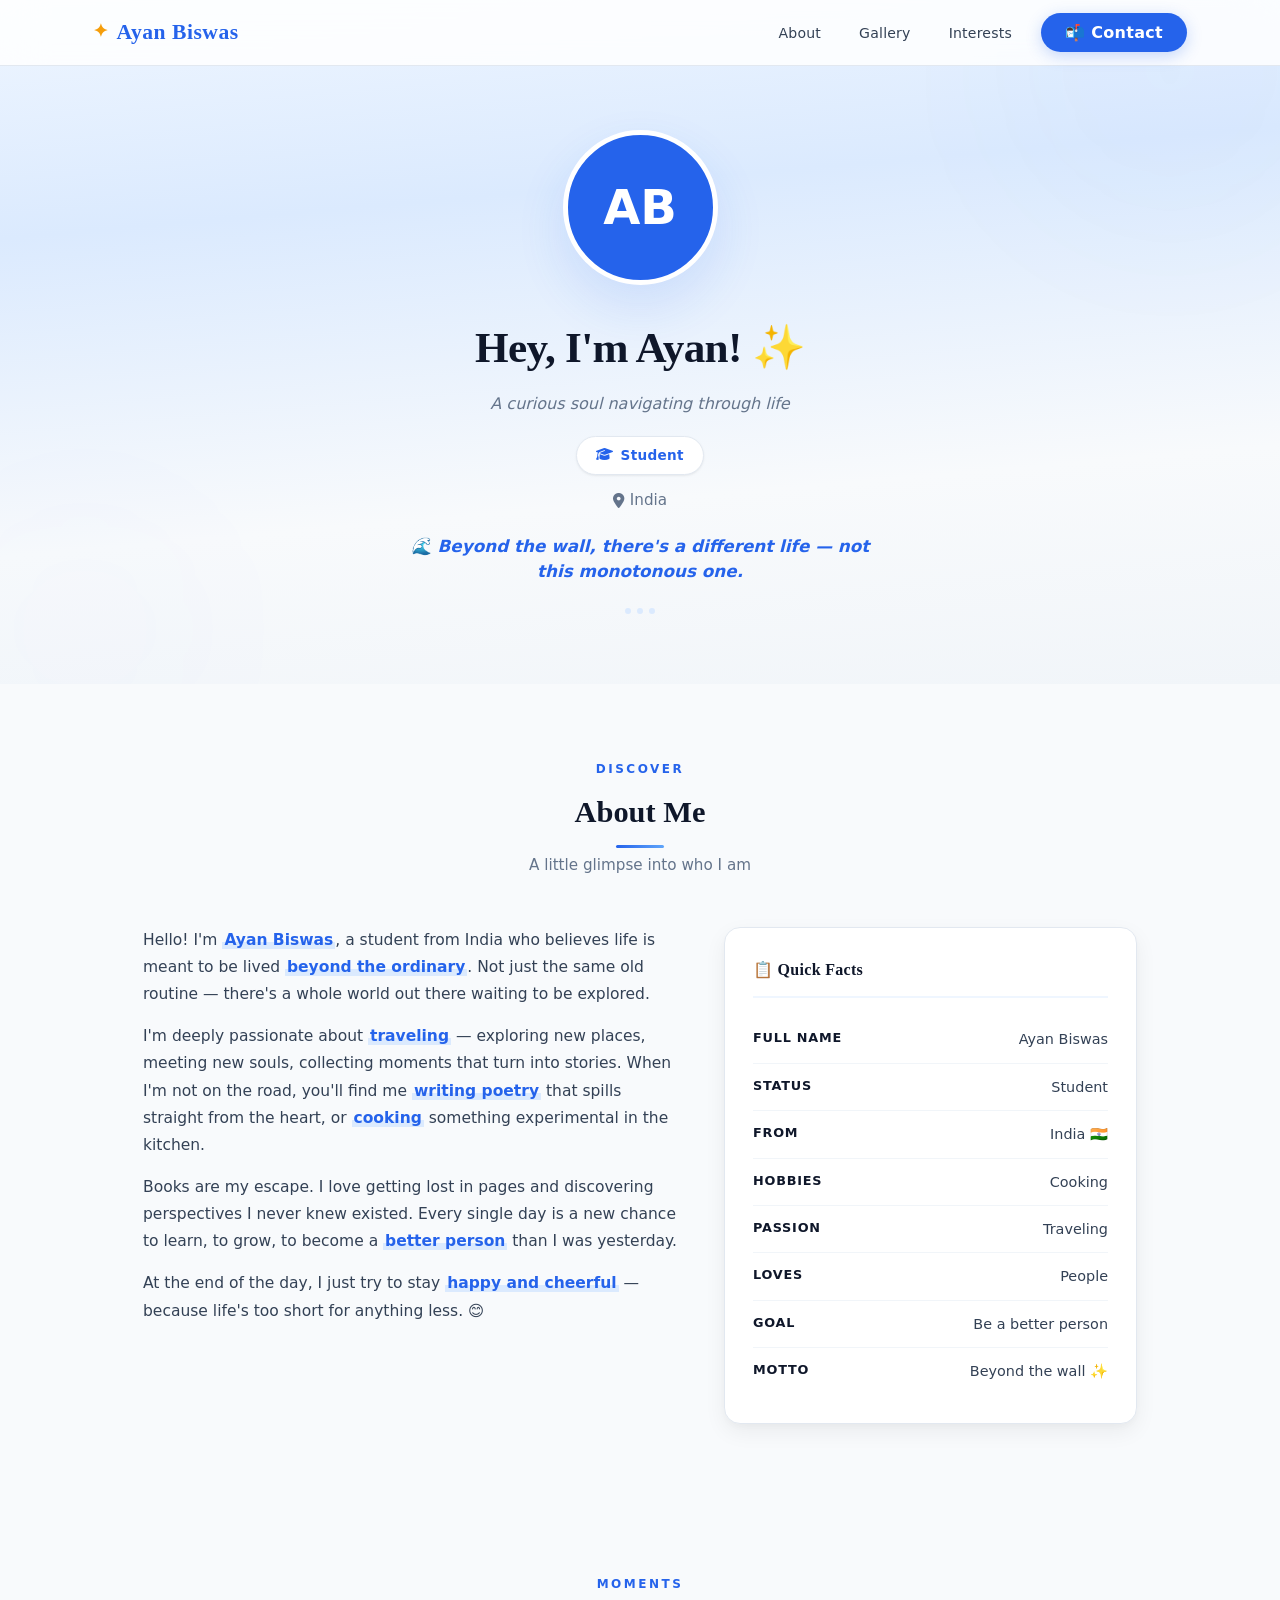
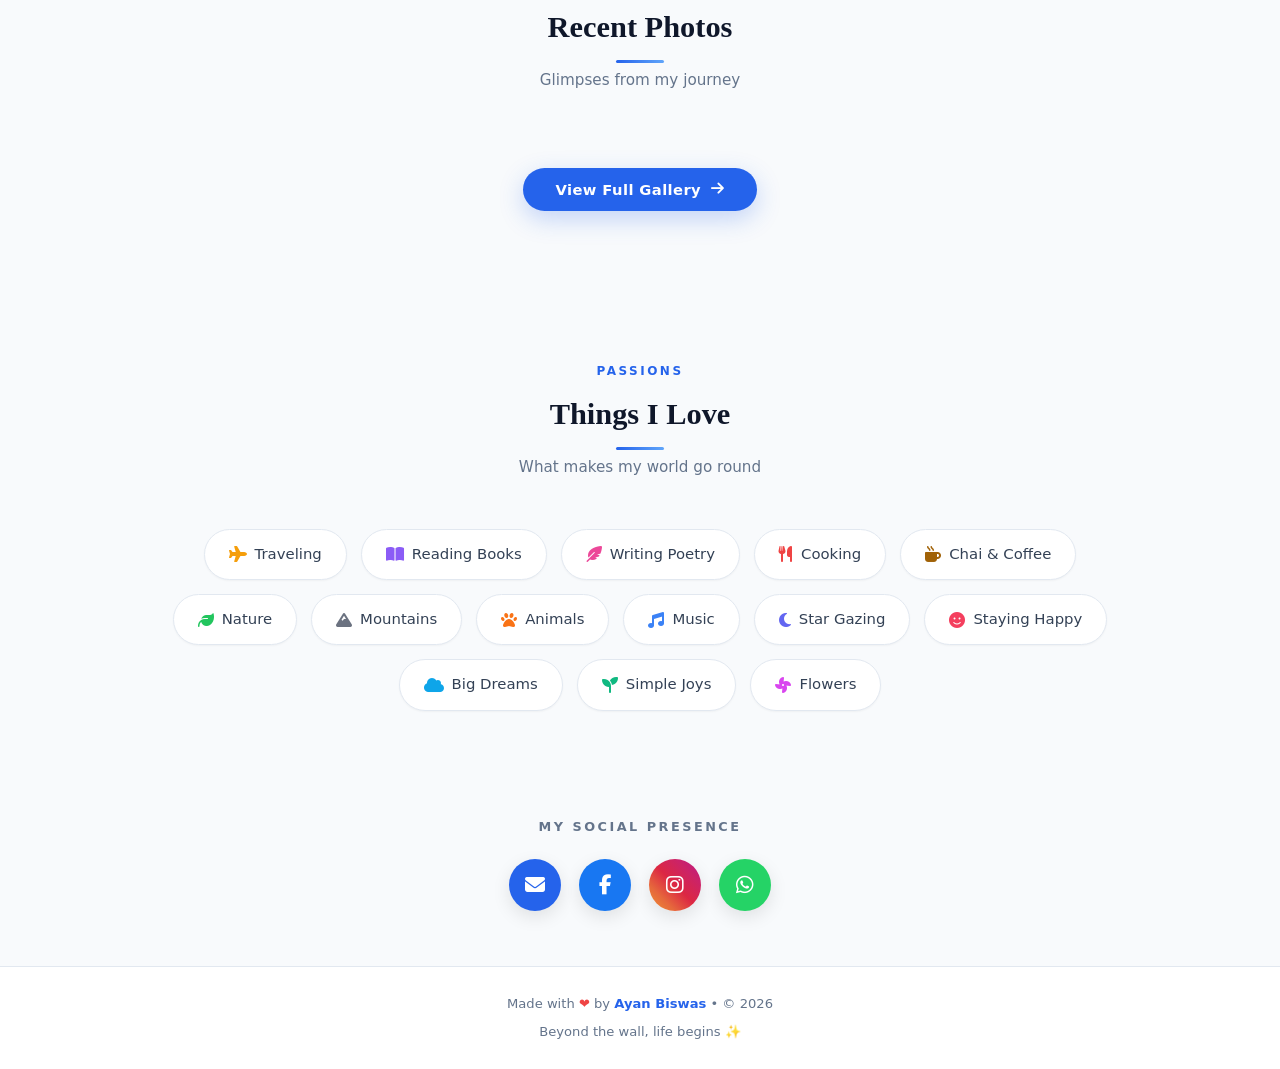
==== index.html @ 48fabdc9 "Add files via upload" ====
<!DOCTYPE html>
<html lang="en">
<head>
    <meta charset="UTF-8">
    <meta name="viewport" content="width=device-width, initial-scale=1.0">
    <title>Ayan Biswas — Beyond the Wall</title>

    <link rel="stylesheet" href="https://cdnjs.cloudflare.com/ajax/libs/font-awesome/6.5.0/css/all.min.css">

    <style>
        /* ============ CSS VARIABLES ============ */
        :root {
            --bg: #f8fafc;
            --surface: #ffffff;
            --primary: #2563eb;
            --primary-hover: #1d4ed8;
            --primary-light: #eff6ff;
            --primary-soft: #dbeafe;
            --text: #0f172a;
            --text-secondary: #334155;
            --text-muted: #64748b;
            --border: #e2e8f0;
            --border-light: #f1f5f9;
            --shadow-xs: 0 1px 2px rgba(0,0,0,0.04);
            --shadow-sm: 0 1px 3px rgba(0,0,0,0.05), 0 1px 2px rgba(0,0,0,0.03);
            --shadow: 0 4px 14px rgba(0,0,0,0.05), 0 2px 6px rgba(0,0,0,0.03);
            --shadow-md: 0 8px 22px rgba(0,0,0,0.06), 0 3px 10px rgba(0,0,0,0.03);
            --shadow-lg: 0 14px 35px rgba(37, 99, 235, 0.09), 0 5px 14px rgba(0,0,0,0.04);
            --shadow-xl: 0 22px 50px rgba(37, 99, 235, 0.12);
            --radius-xs: 6px;
            --radius-sm: 10px;
            --radius: 16px;
            --radius-lg: 22px;
            --radius-xl: 28px;
            --radius-full: 9999px;
            --transition: 0.28s cubic-bezier(0.4, 0, 0.2, 1);
            --font-serif: 'Georgia', 'Times New Roman', serif;
            --font-sans: 'Inter', 'Segoe UI', system-ui, -apple-system, sans-serif;
        }

        /* ============ RESET ============ */
        *,*::before,*::after{margin:0;padding:0;box-sizing:border-box}
        html{scroll-behavior:smooth;scroll-padding-top:90px}
        body{font-family:var(--font-sans);background:var(--bg);color:var(--text);line-height:1.7;-webkit-font-smoothing:antialiased}
        a{text-decoration:none;color:inherit;transition:var(--transition)}
        img{max-width:100%;display:block}
        ul{list-style:none}
        button{cursor:pointer;border:none;font-family:inherit;background:none}

        /* ============ NAVIGATION ============ */
        .navbar{
            position:fixed;top:0;left:0;right:0;z-index:1000;
            background:rgba(255,255,255,0.84);
            backdrop-filter:blur(22px);
            -webkit-backdrop-filter:blur(22px);
            border-bottom:1px solid var(--border);
            transition:all 0.3s ease;
        }
        .navbar.scrolled{box-shadow:0 4px 24px rgba(0,0,0,0.06)}
        .nav-inner{
            max-width:1150px;margin:0 auto;
            display:flex;justify-content:space-between;align-items:center;
            padding:14px 28px;gap:18px;flex-wrap:wrap;
        }
        .nav-logo{
            font-family:var(--font-serif);font-size:1.35rem;font-weight:700;
            color:var(--primary);letter-spacing:0.5px;
            display:flex;align-items:center;gap:8px;white-space:nowrap;
        }
        .nav-logo .logo-star{
            font-size:1.1rem;color:#f59e0b;
            animation:logoPulse 2s ease-in-out infinite;
            display:inline-block;
        }
        @keyframes logoPulse{
            0%,100%{transform:scale(1);opacity:1}
            50%{transform:scale(1.25);opacity:0.8}
        }
        .nav-menu{display:flex;align-items:center;gap:4px;flex-wrap:wrap}
        .nav-link{
            padding:9px 17px;font-size:0.88rem;font-weight:500;
            color:var(--text-secondary);border-radius:var(--radius-xs);
            transition:var(--transition);letter-spacing:0.2px;white-space:nowrap;
        }
        .nav-link:hover{background:var(--primary-light);color:var(--primary)}
        .nav-contact-btn{
            margin-left:8px;background:var(--primary);color:#fff!important;
            border-radius:var(--radius-full);padding:10px 24px!important;
            font-weight:600;letter-spacing:0.3px;
            box-shadow:0 4px 15px rgba(37,99,235,0.25);
        }
        .nav-contact-btn:hover{
            background:var(--primary-hover)!important;
            box-shadow:0 6px 22px rgba(37,99,235,0.35);
            transform:translateY(-1px);
        }

        /* ============ PAGE SYSTEM ============ */
        .page{display:none;animation:fadeSlideIn 0.45s ease forwards}
        .page.active{display:block}
        @keyframes fadeSlideIn{
            from{opacity:0;transform:translateY(14px)}
            to{opacity:1;transform:translateY(0)}
        }

        /* ============ HERO ============ */
        .hero{
            padding:130px 24px 70px;text-align:center;
            background:linear-gradient(175deg,#eff6ff 0%,#dbeafe 30%,#f8fafc 70%,#f1f5f9 100%);
            position:relative;overflow:hidden;
        }
        .hero-bg-orb{
            position:absolute;border-radius:50%;filter:blur(90px);
            opacity:0.45;pointer-events:none;
        }
        .hero-bg-orb.orb-1{width:360px;height:360px;background:rgba(37,99,235,0.06);top:-110px;right:-70px}
        .hero-bg-orb.orb-2{width:290px;height:290px;background:rgba(59,130,246,0.04);bottom:-90px;left:-60px}
        .hero-content{position:relative;z-index:1;max-width:620px;margin:0 auto}
        .hero-avatar-wrapper{position:relative;display:inline-block;margin-bottom:26px}
        .hero-avatar{
            width:155px;height:155px;border-radius:50%;object-fit:cover;
            border:5px solid #fff;box-shadow:var(--shadow-xl);
            background:#bfdbfe;transition:transform 0.4s ease;
        }
        .hero-avatar:hover{transform:scale(1.04)}
        .hero h1{font-family:var(--font-serif);font-size:2.7rem;color:var(--text);font-weight:700;letter-spacing:-0.7px;margin-bottom:4px}
        .hero .tagline{color:var(--text-muted);font-size:1rem;margin-top:6px;font-style:italic}
        .hero-badges{display:flex;flex-wrap:wrap;justify-content:center;gap:10px;margin-top:18px}
        .hero-badge{
            background:#fff;color:var(--primary);padding:7px 19px;
            border-radius:var(--radius-full);font-size:0.85rem;font-weight:600;
            letter-spacing:0.3px;box-shadow:var(--shadow-sm);
            border:1px solid var(--border);display:flex;align-items:center;gap:7px;
        }
        .hero .location{color:var(--text-muted);font-size:0.95rem;margin-top:13px;display:flex;align-items:center;justify-content:center;gap:6px}
        .hero .motto{color:var(--primary);font-size:1.05rem;margin-top:20px;font-weight:600;font-style:italic;max-width:500px;margin-left:auto;margin-right:auto;line-height:1.5}
        .divider-dots{display:flex;justify-content:center;gap:6px;margin-top:24px}
        .divider-dots span{width:6px;height:6px;background:var(--primary-soft);border-radius:50%}

        /* ============ SECTION ============ */
        .section{max-width:1050px;margin:0 auto;padding:75px 28px}
        .section-header{text-align:center;margin-bottom:48px}
        .section-label{font-size:0.75rem;text-transform:uppercase;letter-spacing:2.5px;color:var(--primary);font-weight:700;margin-bottom:8px}
        .section-header h2{font-family:var(--font-serif);font-size:1.9rem;color:var(--text);position:relative;display:inline-block}
        .section-header h2::after{content:'';position:absolute;bottom:-9px;left:50%;transform:translateX(-50%);width:48px;height:3px;background:linear-gradient(90deg,var(--primary),#60a5fa);border-radius:3px}
        .section-header p{color:var(--text-muted);margin-top:14px;font-size:0.95rem}

        /* ============ ABOUT ============ */
        .about-grid{display:grid;grid-template-columns:1.3fr 1fr;gap:44px;align-items:start}
        .about-text p{color:var(--text-secondary);margin-bottom:15px;font-size:0.97rem;line-height:1.75}
        .about-text .hl{color:var(--primary);font-weight:600;background:linear-gradient(to bottom,transparent 60%,var(--primary-soft) 60%);padding:0 2px}
        .info-card{
            background:var(--surface);border-radius:var(--radius);
            padding:28px;box-shadow:var(--shadow-md);
            border:1px solid var(--border);position:sticky;top:100px;
        }
        .info-card .info-title{font-family:var(--font-serif);font-size:1rem;font-weight:700;color:var(--text);margin-bottom:18px;padding-bottom:13px;border-bottom:2px solid var(--primary-light);letter-spacing:0.3px}
        .info-row{display:flex;justify-content:space-between;padding:11px 0;border-bottom:1px solid var(--border-light);font-size:0.9rem;gap:12px}
        .info-row:last-child{border-bottom:none}
        .info-key{font-weight:600;color:var(--text);font-size:0.8rem;text-transform:uppercase;letter-spacing:0.8px;white-space:nowrap}
        .info-val{color:var(--text-secondary);text-align:right;font-weight:500}

        /* ============ RECENT GALLERY PREVIEW (HOME) ============ */
        .recent-grid{
            display:flex;
            flex-wrap:wrap;
            justify-content:center;
            gap:14px;
            max-width:700px;
            margin:0 auto;
        }
        .recent-card{
            border-radius:var(--radius-sm);overflow:hidden;
            box-shadow:var(--shadow);cursor:pointer;
            transition:var(--transition);aspect-ratio:1;
            background:#e2e8f0;position:relative;
            width:155px;
            display:none;
        }
        .recent-card.visible{display:block}
        .recent-card::after{content:'';position:absolute;inset:0;background:rgba(37,99,235,0.08);opacity:0;transition:opacity 0.3s}
        .recent-card:hover{transform:translateY(-5px);box-shadow:var(--shadow-lg)}
        .recent-card:hover::after{opacity:1}
        .recent-card img{width:100%;height:100%;object-fit:cover;transition:transform 0.5s}
        .recent-card:hover img{transform:scale(1.06)}
        .view-more-wrapper{text-align:center;margin-top:26px}
        .btn-view-more{
            display:inline-flex;align-items:center;gap:10px;
            background:var(--primary);color:#fff;
            padding:13px 32px;border-radius:var(--radius-full);
            font-size:0.92rem;font-weight:700;letter-spacing:0.4px;
            transition:var(--transition);
            box-shadow:0 8px 25px rgba(37,99,235,0.25);
        }
        .btn-view-more:hover{background:var(--primary-hover);transform:translateY(-3px);box-shadow:0 14px 34px rgba(37,99,235,0.35)}

        /* ============ FULL GALLERY PAGE ============ */
        .tab-bar{display:flex;justify-content:center;gap:10px;flex-wrap:wrap;margin-bottom:32px}
        .tab-btn{
            padding:11px 26px;background:var(--surface);color:var(--text-secondary);
            border-radius:var(--radius-full);font-size:0.9rem;font-weight:600;
            border:2px solid var(--border);transition:var(--transition);
            display:flex;align-items:center;gap:8px;
        }
        .tab-btn:hover{border-color:var(--primary);color:var(--primary);background:var(--primary-light)}
        .tab-btn.active{background:var(--primary);color:#fff;border-color:var(--primary);box-shadow:0 6px 20px rgba(37,99,235,0.25)}
        .gallery-grid{display:grid;grid-template-columns:repeat(auto-fill,minmax(220px,1fr));gap:18px}
        .gallery-card{
            border-radius:var(--radius);overflow:hidden;
            box-shadow:var(--shadow);cursor:pointer;
            transition:var(--transition);aspect-ratio:1;
            background:#fff;position:relative;
            border:1px solid var(--border);
        }
        .gallery-card::after{content:'';position:absolute;inset:0;background:rgba(37,99,235,0.08);opacity:0;transition:opacity 0.3s;border-radius:var(--radius)}
        .gallery-card:hover{transform:translateY(-6px);box-shadow:var(--shadow-xl)}
        .gallery-card:hover::after{opacity:1}
        .gallery-card img{width:100%;height:100%;object-fit:cover;transition:transform 0.5s}
        .gallery-card:hover img{transform:scale(1.06)}
        /* Empty Placeholder Card */
        .gallery-card.placeholder{
            cursor:default;display:flex;align-items:center;justify-content:center;
            background:linear-gradient(135deg,#f8fafc,#f1f5f9);
            border:2px dashed var(--border);
        }
        .gallery-card.placeholder:hover{transform:none;box-shadow:var(--shadow)}
        .gallery-card.placeholder::after{display:none}
        .placeholder-content{text-align:center;color:var(--text-muted);padding:20px}
        .placeholder-content i{font-size:2rem;color:#cbd5e1;margin-bottom:8px;display:block}
        .placeholder-content span{font-size:0.8rem;font-weight:500;letter-spacing:0.5px;text-transform:uppercase}
        .gallery-panel{display:none}
        .gallery-panel.active{display:grid}

        /* ============ LIGHTBOX ============ */
        .lightbox-overlay{
            position:fixed;inset:0;background:rgba(15,23,42,0.94);
            z-index:9999;display:none;align-items:center;
            justify-content:center;flex-direction:column;cursor:pointer;
        }
        .lightbox-overlay.active{display:flex}
        .lightbox-overlay img{max-width:90vw;max-height:80vh;border-radius:18px;box-shadow:0 25px 70px rgba(0,0,0,0.55)}
        .lightbox-close{position:absolute;top:30px;right:45px;font-size:2.5rem;color:#fff;cursor:pointer;transition:transform 0.2s;z-index:10001}
        .lightbox-close:hover{transform:scale(1.15) rotate(90deg)}
        .lightbox-caption{color:#cbd5e1;margin-top:15px;font-size:0.95rem;font-style:italic}

        /* ============ INTERESTS ============ */
        .tags-cloud{display:flex;flex-wrap:wrap;justify-content:center;gap:14px}
        .tag{
            background:#fff;color:var(--text-secondary);padding:12px 24px;
            border-radius:var(--radius-full);font-size:0.93rem;
            font-weight:500;transition:var(--transition);
            box-shadow:var(--shadow-xs);border:1px solid var(--border);
            display:flex;align-items:center;gap:8px;
        }
        .tag i{transition:var(--transition);font-size:1rem}
        .tag .icon-travel{color:#f59e0b}
        .tag .icon-books{color:#8b5cf6}
        .tag .icon-poetry{color:#ec4899}
        .tag .icon-cooking{color:#ef4444}
        .tag .icon-chai{color:#a16207}
        .tag .icon-nature{color:#22c55e}
        .tag .icon-mountain{color:#6b7280}
        .tag .icon-animal{color:#f97316}
        .tag .icon-music{color:#3b82f6}
        .tag .icon-star{color:#6366f1}
        .tag .icon-happy{color:#f43f5e}
        .tag .icon-dreams{color:#0ea5e9}
        .tag .icon-joys{color:#10b981}
        .tag .icon-flowers{color:#d946ef}
        .target:hover{background:var(--primary);color:#fff;border-color:var(--primary);transform:translateY(-3px);box-shadow:0 10px 28px rgba(37,99,235,0.25)}
        .tag:hover i{color:#fff!important}

        /* ============ SOCIAL STRIP ============ */
        .social-strip{text-align:center;padding:30px 24px 55px}
        .social-strip .strip-label{
            font-size:0.8rem;text-transform:uppercase;letter-spacing:2.5px;
            color:var(--text-muted);font-weight:700;margin-bottom:22px;
        }
        .social-icons{display:flex;justify-content:center;gap:18px;flex-wrap:wrap}
        .social-icon-link{
            width:52px;height:52px;border-radius:50%;
            display:flex;align-items:center;justify-content:center;
            font-size:1.25rem;color:#fff;transition:var(--transition);
            box-shadow:0 6px 18px rgba(0,0,0,0.1);
            position:relative;
        }
        .social-icon-link:hover{transform:translateY(-5px);box-shadow:0 12px 28px rgba(0,0,0,0.18)}
        .social-icon-link.email{background:#2563eb}
        .social-icon-link.facebook{background:#1877f2}
        .social-icon-link.instagram{background:linear-gradient(45deg,#f09433,#e6683c,#dc2743,#cc2366,#bc1888)}
        .social-icon-link.whatsapp{background:#25d366}
        .social-icon-link::after{
            content:attr(data-tooltip);position:absolute;bottom:115%;
            left:50%;transform:translateX(-50%) translateY(4px);
            background:var(--text);color:#fff;padding:5px 13px;
            border-radius:var(--radius-xs);font-size:0.7rem;font-weight:500;
            white-space:nowrap;opacity:0;pointer-events:none;transition:all 0.25s ease;
        }
        .social-icon-link:hover::after{opacity:1;transform:translateX(-50%) translateY(0)}

        /* ============ CONTACT PAGE ============ */
        .contact-page-wrapper{
            min-height:100vh;display:flex;align-items:center;
            justify-content:center;padding:130px 24px 70px;
            background:linear-gradient(180deg,#eff6ff 0%,#f8fafc 40%);
        }
        .contact-card-pro{
            background:var(--surface);max-width:540px;width:100%;
            padding:50px 38px;border-radius:var(--radius-xl);
            box-shadow:var(--shadow-xl);text-align:center;
            border:1px solid var(--border);position:relative;
        }
        .contact-card-pro::before{
            content:'';position:absolute;top:0;left:50%;
            transform:translateX(-50%);width:65px;height:4px;
            background:linear-gradient(90deg,var(--primary),#60a5fa);
            border-radius:0 0 4px 4px;
        }
        .contact-icon-ring{
            width:88px;height:88px;border-radius:50%;
            background:linear-gradient(135deg,var(--primary-light),var(--primary-soft));
            display:flex;align-items:center;justify-content:center;
            font-size:2rem;margin:0 auto 22px;
            box-shadow:0 8px 28px rgba(37,99,235,0.12);
        }
        .contact-card-pro h2{font-family:var(--font-serif);font-size:1.8rem;color:var(--text);margin-bottom:4px}
        .contact-card-pro .subtitle-text{color:var(--text-muted);margin-bottom:32px;font-size:0.93rem}
        .email-showcase{
            background:#f0f7ff;border:2px dashed var(--primary-soft);
            border-radius:var(--radius);padding:26px 22px;margin-bottom:26px;
        }
        .email-showcase .email-label{font-size:0.7rem;text-transform:uppercase;letter-spacing:2.5px;color:var(--primary);font-weight:700;margin-bottom:8px}
        .email-showcase .email-value{font-size:1.15rem;font-weight:700;color:var(--text);word-break:break-all;margin-bottom:16px}
        .btn-send-email{
            display:inline-block;background:var(--primary);color:#fff;
            padding:13px 34px;border-radius:var(--radius-full);
            font-weight:600;font-size:0.9rem;transition:var(--transition);letter-spacing:0.3px;
        }
        .btn-send-email:hover{background:var(--primary-hover);box-shadow:0 10px 26px rgba(37,99,235,0.3)}
        .social-pills-row{display:flex;flex-wrap:wrap;gap:12px;justify-content:center;margin-top:8px}
        .social-pill{
            display:inline-flex;align-items:center;gap:8px;
            padding:12px 24px;border-radius:var(--radius-full);
            font-weight:600;font-size:0.86rem;color:#fff;
            transition:var(--transition);box-shadow:0 4px 12px rgba(0,0,0,0.08);
        }
        .social-pill:hover{transform:translateY(-3px);box-shadow:0 10px 24px rgba(0,0,0,0.15)}
        .social-pill.facebook{background:#1877f2}
        .social-pill.instagram{background:linear-gradient(45deg,#f09433,#e6683c,#dc2743,#cc2366,#bc1888)}
        .social-pill.whatsapp{background:#25d366}
        .back-link-pro{display:inline-block;margin-top:32px;color:var(--primary);font-weight:600;font-size:0.9rem;transition:var(--transition)}
        .back-link-pro:hover{color:var(--primary-hover)}

        /* ============ FOOTER ============ */
        .footer{text-align:center;padding:26px 24px;color:var(--text-muted);font-size:0.82rem;border-top:1px solid var(--border);background:var(--surface)}
        .footer .heart{color:#ef4444;animation:pulse 1.5s infinite;display:inline-block}
        .footer .brand{color:var(--primary);font-weight:600}
        @keyframes pulse{0%,100%{transform:scale(1)}50%{transform:scale(1.15)}}

        /* ============ RESPONSIVE ============ */
        @media(max-width:900px){
            .about-grid{grid-template-columns:1fr;gap:30px}
            .info-card{position:static}
            .recent-card{width:140px}
        }
        @media(max-width:640px){
            .nav-inner{flex-direction:column;gap:8px;padding:10px 16px}
            .nav-menu{gap:2px;justify-content:center}
            .nav-link{font-size:0.78rem;padding:6px 10px}
            .nav-contact-btn{padding:8px 18px!important;font-size:0.8rem;margin-left:4px}
            .hero{padding:115px 18px 50px}
            .hero h1{font-size:2rem}
            .hero-avatar{width:125px;height:125px}
            .hero-badges{gap:6px}
            .hero-badge{font-size:0.76rem;padding:5px 13px}
            .section{padding:50px 16px}
            .section-header h2{font-size:1.5rem}
            .recent-card{width:130px}
            .recent-grid{gap:10px}
            .gallery-grid{grid-template-columns:repeat(auto-fill,minmax(140px,1fr));gap:10px}
            .tab-btn{padding:8px 16px;font-size:0.8rem}
            .tags-cloud{gap:8px}
            .tag{font-size:0.82rem;padding:9px 16px}
            .contact-card-pro{padding:35px 20px}
            .contact-card-pro h2{font-size:1.5rem}
            .social-icon-link{width:46px;height:46px;font-size:1.1rem}
            .social-icons{gap:12px}
            .social-pill{padding:10px 18px;font-size:0.8rem}
        }
        @media(max-width:380px){
            .recent-card{width:120px}
            .gallery-grid{grid-template-columns:1fr 1fr;gap:8px}
            .social-pills-row{flex-direction:column;align-items:center}
        }
    </style>
</head>
<body>

    <nav class="navbar" id="navbar">
        <div class="nav-inner">
            <a href="#" class="nav-logo" onclick="navigateTo('home')">
                <span class="logo-star">✦</span> Ayan Biswas
            </a>
            <ul class="nav-menu">
                <li><a href="#" class="nav-link" onclick="navigateTo('home');setTimeout(()=>scrollToSection('about-section'),150)">About</a></li>
                <li><a href="#" class="nav-link" onclick="navigateTo('home');setTimeout(()=>scrollToSection('recent-gallery'),150)">Gallery</a></li>
                <li><a href="#" class="nav-link" onclick="navigateTo('home');setTimeout(()=>scrollToSection('interests-section'),150)">Interests</a></li>
                <li><a href="#" class="nav-contact-btn" onclick="navigateTo('contact')">📬 Contact</a></li>
            </ul>
        </div>
    </nav>

    <div class="page active" id="page-home">

        <header class="hero">
            <div class="hero-bg-orb orb-1"></div>
            <div class="hero-bg-orb orb-2"></div>
            <div class="hero-content">
                <div class="hero-avatar-wrapper">
                    <img src=""
                         alt="Ayan Biswas" class="hero-avatar" id="profile-img"
                         onerror="this.style.display='none';document.getElementById('profile-fallback').style.display='flex'">
                    <div id="profile-fallback" style="display:none;width:155px;height:155px;border-radius:50%;background:var(--primary);color:#fff;font-size:3rem;align-items:center;justify-content:center;font-weight:700;border:5px solid #fff;box-shadow:var(--shadow-xl)">AB</div>
                </div>
                <h1>Hey, I'm Ayan! ✨</h1>
                <p class="tagline">A curious soul navigating through life</p>
                <div class="hero-badges">
                    <span class="hero-badge"><i class="fas fa-graduation-cap"></i> Student</span>
                </div>
                <p class="location"><i class="fas fa-map-marker-alt"></i> India</p>
                <p class="motto">🌊 Beyond the wall, there's a different life — not this monotonous one.</p>
                <div class="divider-dots"><span></span><span></span><span></span></div>
            </div>
        </header>

        <section class="section" id="about-section">
            <div class="section-header">
                <div class="section-label">Discover</div>
                <h2>About Me</h2>
                <p>A little glimpse into who I am</p>
            </div>
            <div class="about-grid">
                <div class="about-text">
                    <p>Hello! I'm <span class="hl">Ayan Biswas</span>, a student from India who believes life is meant to be lived <span class="hl">beyond the ordinary</span>. Not just the same old routine — there's a whole world out there waiting to be explored.</p>
                    <p>I'm deeply passionate about <span class="hl">traveling</span> — exploring new places, meeting new souls, collecting moments that turn into stories. When I'm not on the road, you'll find me <span class="hl">writing poetry</span> that spills straight from the heart, or <span class="hl">cooking</span> something experimental in the kitchen.</p>
                    <p>Books are my escape. I love getting lost in pages and discovering perspectives I never knew existed. Every single day is a new chance to learn, to grow, to become a <span class="hl">better person</span> than I was yesterday.</p>
                    <p>At the end of the day, I just try to stay <span class="hl">happy and cheerful</span> — because life's too short for anything less. 😊</p>
                </div>
                <div class="info-card">
                    <div class="info-title">📋 Quick Facts</div>
                    <div class="info-row"><span class="info-key">Full Name</span><span class="info-val">Ayan Biswas</span></div>
                    <div class="info-row"><span class="info-key">Status</span><span class="info-val">Student</span></div>
                    <div class="info-row"><span class="info-key">From</span><span class="info-val">India 🇮🇳</span></div>
                    <div class="info-row"><span class="info-key">Hobbies</span><span class="info-val">Cooking</span></div>
                    <div class="info-row"><span class="info-key">Passion</span><span class="info-val">Traveling</span></div>
                    <div class="info-row"><span class="info-key">Loves</span><span class="info-val">People</span></div>
                    <div class="info-row"><span class="info-key">Goal</span><span class="info-val">Be a better person</span></div>
                    <div class="info-row"><span class="info-key">Motto</span><span class="info-val">Beyond the wall ✨</span></div>
                </div>
            </div>
        </section>

        <section class="section" id="recent-gallery">
            <div class="section-header">
                <div class="section-label">Moments</div>
                <h2>Recent Photos</h2>
                <p>Glimpses from my journey</p>
            </div>
            <div class="recent-grid" id="recentGrid"></div>
            <div class="view-more-wrapper">
                <button class="btn-view-more" onclick="navigateTo('gallery')">
                    View Full Gallery <i class="fas fa-arrow-right"></i>
                </button>
            </div>
        </section>

        <section class="section" id="interests-section">
            <div class="section-header">
                <div class="section-label">Passions</div>
                <h2>Things I Love</h2>
                <p>What makes my world go round</p>
            </div>
            <div class="tags-cloud">
                <span class="tag"><i class="fas fa-plane icon-travel"></i> Traveling</span>
                <span class="tag"><i class="fas fa-book-open icon-books"></i> Reading Books</span>
                <span class="tag"><i class="fas fa-feather-alt icon-poetry"></i> Writing Poetry</span>
                <span class="tag"><i class="fas fa-utensils icon-cooking"></i> Cooking</span>
                <span class="tag"><i class="fas fa-mug-hot icon-chai"></i> Chai & Coffee</span>
                <span class="tag"><i class="fas fa-leaf icon-nature"></i> Nature</span>
                <span class="tag"><i class="fas fa-mountain icon-mountain"></i> Mountains</span>
                <span class="tag"><i class="fas fa-paw icon-animal"></i> Animals</span>
                <span class="tag"><i class="fas fa-music icon-music"></i> Music</span>
                <span class="tag"><i class="fas fa-moon icon-star"></i> Star Gazing</span>
                <span class="tag"><i class="fas fa-smile icon-happy"></i> Staying Happy</span>
                <span class="tag"><i class="fas fa-cloud icon-dreams"></i> Big Dreams</span>
                <span class="tag"><i class="fas fa-seedling icon-joys"></i> Simple Joys</span>
                <span class="tag"><i class="fas fa-fan icon-flowers"></i> Flowers</span>
            </div>
        </section>

        <div class="social-strip">
            <p class="strip-label">My Social Presence</p>
            <div class="social-icons">
                <a href="mailto:ab739983@gmail.com" class="social-icon-link email" data-tooltip="Email" target="_blank" rel="noopener"><i class="fas fa-envelope"></i></a>
                <a href="https://www.facebook.com/share/1BP3dzD4Dx/" class="social-icon-link facebook" data-tooltip="Facebook" target="_blank" rel="noopener"><i class="fab fa-facebook-f"></i></a>
                <a href="https://www.instagram.com/ayan_biswas1?igsh=b2poemdmb2h5cGY4" class="social-icon-link instagram" data-tooltip="Instagram" target="_blank" rel="noopener"><i class="fab fa-instagram"></i></a>
                <a href="https://wa.me/YOUR_WHATSAPP_NUMBER" class="social-icon-link whatsapp" data-tooltip="WhatsApp" target="_blank" rel="noopener"><i class="fab fa-whatsapp"></i></a>
            </div>
        </div>

        <footer class="footer">
            <p>Made with <span class="heart">❤️</span> by <span class="brand">Ayan Biswas</span> &bull; &copy; 2026</p>
            <p style="margin-top:5px">Beyond the wall, life begins ✨</p>
        </footer>
    </div>

    <div class="page" id="page-gallery">
        <section class="section" style="padding-top:120px">
            <div class="section-header">
                <div class="section-label">Portfolio</div>
                <h2>📸 My Gallery</h2>
                <p>Click any photo to view full size</p>
            </div>
            <div class="tab-bar">
                <button class="tab-btn active" onclick="switchTab('personal',this)"><i class="fas fa-camera-retro"></i> Personal</button>
                <button class="tab-btn" onclick="switchTab('published',this)"><i class="fas fa-feather-alt"></i> Published</button>
                <button class="tab-btn" onclick="switchTab('favorites',this)"><i class="fas fa-star"></i> Favorites</button>
            </div>

            <div class="gallery-panel active" id="tab-personal">
                <div class="gallery-grid" id="grid-personal"></div>
            </div>

            <div class="gallery-panel" id="tab-published">
                <div class="gallery-grid" id="grid-published"></div>
            </div>

            <div class="gallery-panel" id="tab-favorites">
                <div class="gallery-grid" id="grid-favorites"></div>
            </div>

            <div style="text-align:center;margin-top:35px">
                <a href="#" class="back-link-pro" onclick="navigateTo('home')"><i class="fas fa-arrow-left"></i> Back to Home</a>
            </div>
        </section>
        <footer class="footer">
            <p>Made with <span class="heart">❤️</span> by <span class="brand">Ayan Biswas</span> &bull; &copy; 2026</p>
        </footer>
    </div>

    <div class="page" id="page-contact">
        <div class="contact-page-wrapper">
            <div class="contact-card-pro">
                <div class="contact-icon-ring"><i class="fas fa-paper-plane"></i></div>
                <h2>Get In Touch</h2>
                <p class="subtitle-text">I'd absolutely love to hear from you! 😊</p>
                <div class="email-showcase">
                    <div class="email-label">✉️ My Email Address</div>
                    <div class="email-value">ab739983@gmail.com</div>
                    <a href="mailto:ab739983@gmail.com" class="btn-send-email"><i class="fas fa-envelope"></i> Send Email</a>
                </div>
                <div class="social-pills-row">
                    <a href="https://www.facebook.com/share/1BP3dzD4Dx/" target="_blank" rel="noopener" class="social-pill facebook"><i class="fab fa-facebook-f"></i> Facebook</a>
                    <a href="https://www.instagram.com/ayan_biswas1?igsh=b2poemdmb2h5cGY4" target="_blank" rel="noopener" class="social-pill instagram"><i class="fab fa-instagram"></i> Instagram</a>
                    <a href="https://wa.me/YOUR_WHATSAPP_NUMBER" target="_blank" rel="noopener" class="social-pill whatsapp"><i class="fab fa-whatsapp"></i> WhatsApp</a>
                </div>
                <a href="#" class="back-link-pro" onclick="navigateTo('home')"><i class="fas fa-arrow-left"></i> Back to Home</a>
            </div>
        </div>
        <footer class="footer">
            <p>Made with <span class="heart">❤️</span> by <span class="brand">Ayan Biswas</span> &bull; &copy; 2026</p>
        </footer>
    </div>

    <div class="lightbox-overlay" id="lightbox" onclick="closeLightbox()">
        <span class="lightbox-close">&times;</span>
        <img src="" alt="Lightbox" id="lightbox-img">
        <p class="lightbox-caption" id="lightbox-caption"></p>
    </div>

    <script>
        // ========== DYNAMIC DATA FETCHING FROM GOOGLE SHEETS ==========
        const SHEET_CSV_URL = 'https://docs.google.com/spreadsheets/d/e/2PACX-1vTRfMneYdHjhaFyrDH8DDK7pHNwFE7TggeHzy8KeG9J5UPa6kMWU3n_0wIBIAYTfqLixnRgEIQrkwLT/pub?output=csv';
        
        let galleryData = {
            personal: [],
            published: [],
            favorites: []
        };
        const MAX_CARDS = 6;

        // Function to extract just the ID from a full Google Drive link
        function extractDriveId(link) {
            if (!link) return null;
            let match = link.match(/\/d\/([a-zA-Z0-9_-]+)/); // Matches standard view links
            if (match) return match[1];
            match = link.match(/id=([a-zA-Z0-9_-]+)/); // Matches open?id= links
            if (match) return match[1];
            return link.trim(); // If user just pasted the ID directly
        }

        async function initFromSheet() {
            try {
                const response = await fetch(SHEET_CSV_URL);
                const text = await response.text();
                
                // Parse CSV (Split by rows, then commas)
                const rows = text.split('\n').map(row => row.split(','));
                
                if(rows.length > 0) {
                    const headers = rows[0].map(h => h.trim().toLowerCase());
                    const pIdx = headers.indexOf('personal');
                    const pubIdx = headers.indexOf('published');
                    const favIdx = headers.indexOf('favorite');
                    const profIdx = headers.indexOf('profile');

                    let profileId = null;

                    for (let i = 1; i < rows.length; i++) {
                        const cols = rows[i];
                        if (!cols || cols.length === 0) continue;

                        if (pIdx > -1 && cols[pIdx] && cols[pIdx].trim()) {
                            let id = extractDriveId(cols[pIdx]);
                            if (id) galleryData.personal.push(id);
                        }
                        if (pubIdx > -1 && cols[pubIdx] && cols[pubIdx].trim()) {
                            let id = extractDriveId(cols[pubIdx]);
                            if (id) galleryData.published.push(id);
                        }
                        if (favIdx > -1 && cols[favIdx] && cols[favIdx].trim()) {
                            let id = extractDriveId(cols[favIdx]);
                            if (id) galleryData.favorites.push(id);
                        }
                        // Find the first available profile picture ID
                        if (profIdx > -1 && cols[profIdx] && cols[profIdx].trim() && !profileId) {
                            profileId = extractDriveId(cols[profIdx]);
                        }
                    }

                    // Set Profile Picture or fallback
                    const profileImg = document.getElementById('profile-img');
                    const profileFallback = document.getElementById('profile-fallback');
                    if (profileId) {
                        profileImg.src = `https://drive.google.com/thumbnail?id=${profileId}&sz=w300`;
                        profileImg.style.display = 'block';
                        profileFallback.style.display = 'none';
                    } else {
                        profileImg.style.display = 'none';
                        profileFallback.style.display = 'flex';
                    }
                }
            } catch (error) {
                console.error("Error fetching Google Sheet:", error);
                // In case of error, show fallback profile
                document.getElementById('profile-img').style.display = 'none';
                document.getElementById('profile-fallback').style.display = 'flex';
            }

            // Load Galleries after fetching data
            loadRecentPhotos();
            loadAllGalleries();
        }

        // ========== Load Recent Photos ==========
        function loadRecentPhotos() {
            const grid = document.getElementById('recentGrid');
            grid.innerHTML = '';

            const allPhotos = [...galleryData.personal, ...galleryData.published, ...galleryData.favorites];

            allPhotos.slice(0, 4).forEach((photoId) => { // show only top 4 recent for layout
                const card = document.createElement('div');
                card.className = 'recent-card visible';
                card.onclick = function() {
                    navigateTo('gallery');
                    setTimeout(() => {
                        if (galleryData.personal.includes(photoId)) {
                            switchTab('personal', document.querySelectorAll('.tab-btn')[0]);
                        } else if (galleryData.published.includes(photoId)) {
                            switchTab('published', document.querySelectorAll('.tab-btn')[1]);
                        } else {
                            switchTab('favorites', document.querySelectorAll('.tab-btn')[2]);
                        }
                    }, 200);
                };

                const img = document.createElement('img');
                img.src = `https://drive.google.com/thumbnail?id=${photoId}&sz=w300`;
                img.alt = 'Recent Photo';
                img.loading = 'lazy';
                img.onerror = function() {
                    this.src = `data:image/svg+xml,<svg xmlns="http://www.w3.org/2000/svg" width="300" height="300"><rect fill="%23dbeafe" width="300" height="300"/><text x="50%" y="50%" text-anchor="middle" dy=".3em" fill="%232563eb" font-size="14">Photo</text></svg>`;
                };

                card.appendChild(img);
                grid.appendChild(card);
            });
        }

        // ========== Load Gallery Tabs ==========
        function createPhotoCard(photoId, caption) {
            const card = document.createElement('div');
            card.className = 'gallery-card';
            card.onclick = function() {
                openLightbox(`https://drive.google.com/thumbnail?id=${photoId}&sz=w800`, caption);
            };

            const img = document.createElement('img');
            img.src = `https://drive.google.com/thumbnail?id=${photoId}&sz=w400`;
            img.alt = caption;
            img.loading = 'lazy';
            img.onerror = function() {
                this.src = `data:image/svg+xml,<svg xmlns="http://www.w3.org/2000/svg" width="400" height="400"><rect fill="%23dbeafe" width="400" height="400"/><text x="50%" y="50%" text-anchor="middle" dy=".3em" fill="%232563eb" font-size="16">Photo</text></svg>`;
            };

            card.appendChild(img);
            return card;
        }

        function createPlaceholderCard() {
            const card = document.createElement('div');
            card.className = 'gallery-card placeholder';
            card.innerHTML = `
                <div class="placeholder-content">
                    <i class="fas fa-image"></i>
                    <span>Coming Soon</span>
                </div>
            `;
            return card;
        }

        function loadGalleryTab(tabName, gridId) {
            const grid = document.getElementById(gridId);
            grid.innerHTML = '';
            const photos = galleryData[tabName] || [];

            photos.forEach(photoId => {
                grid.appendChild(createPhotoCard(photoId, tabName.charAt(0).toUpperCase() + tabName.slice(1)));
            });

            const remaining = MAX_CARDS - photos.length;
            for (let i = 0; i < (remaining > 0 ? remaining : 0); i++) {
                grid.appendChild(createPlaceholderCard());
            }
        }

        function loadAllGalleries() {
            loadGalleryTab('personal', 'grid-personal');
            loadGalleryTab('published', 'grid-published');
            loadGalleryTab('favorites', 'grid-favorites');
        }

        // ========== Page Navigation ==========
        function navigateTo(page){
            document.querySelectorAll('.page').forEach(p=>p.classList.remove('active'));
            const target=document.getElementById('page-'+page);
            if(target){target.classList.add('active');window.scrollTo({top:0,behavior:'smooth'});}
        }

        function scrollToSection(id){
            const el=document.getElementById(id);
            if(el)el.scrollIntoView({behavior:'smooth'});
        }

        // ========== Gallery Tabs ==========
        function switchTab(tab,btn){
            document.querySelectorAll('.tab-btn').forEach(b=>b.classList.remove('active'));
            btn.classList.add('active');
            document.querySelectorAll('.gallery-panel').forEach(p=>p.classList.remove('active'));
            document.getElementById('tab-'+tab).classList.add('active');
        }

        // ========== Lightbox ==========
        function openLightbox(src,caption){
            document.getElementById('lightbox-img').src=src;
            document.getElementById('lightbox-caption').textContent=caption;
            document.getElementById('lightbox').classList.add('active');
            document.body.style.overflow='hidden';
        }

        function closeLightbox(){
            document.getElementById('lightbox').classList.remove('active');
            document.body.style.overflow='';
        }

        document.addEventListener('keydown',e=>{if(e.key==='Escape')closeLightbox();});

        // ========== Navbar Scroll ==========
        window.addEventListener('scroll',()=>{
            document.getElementById('navbar').classList.toggle('scrolled',window.scrollY>10);
        });

        // ========== Initialize Fetch on Load ==========
        document.addEventListener('DOMContentLoaded', initFromSheet);
    </script>

</body>
</html>
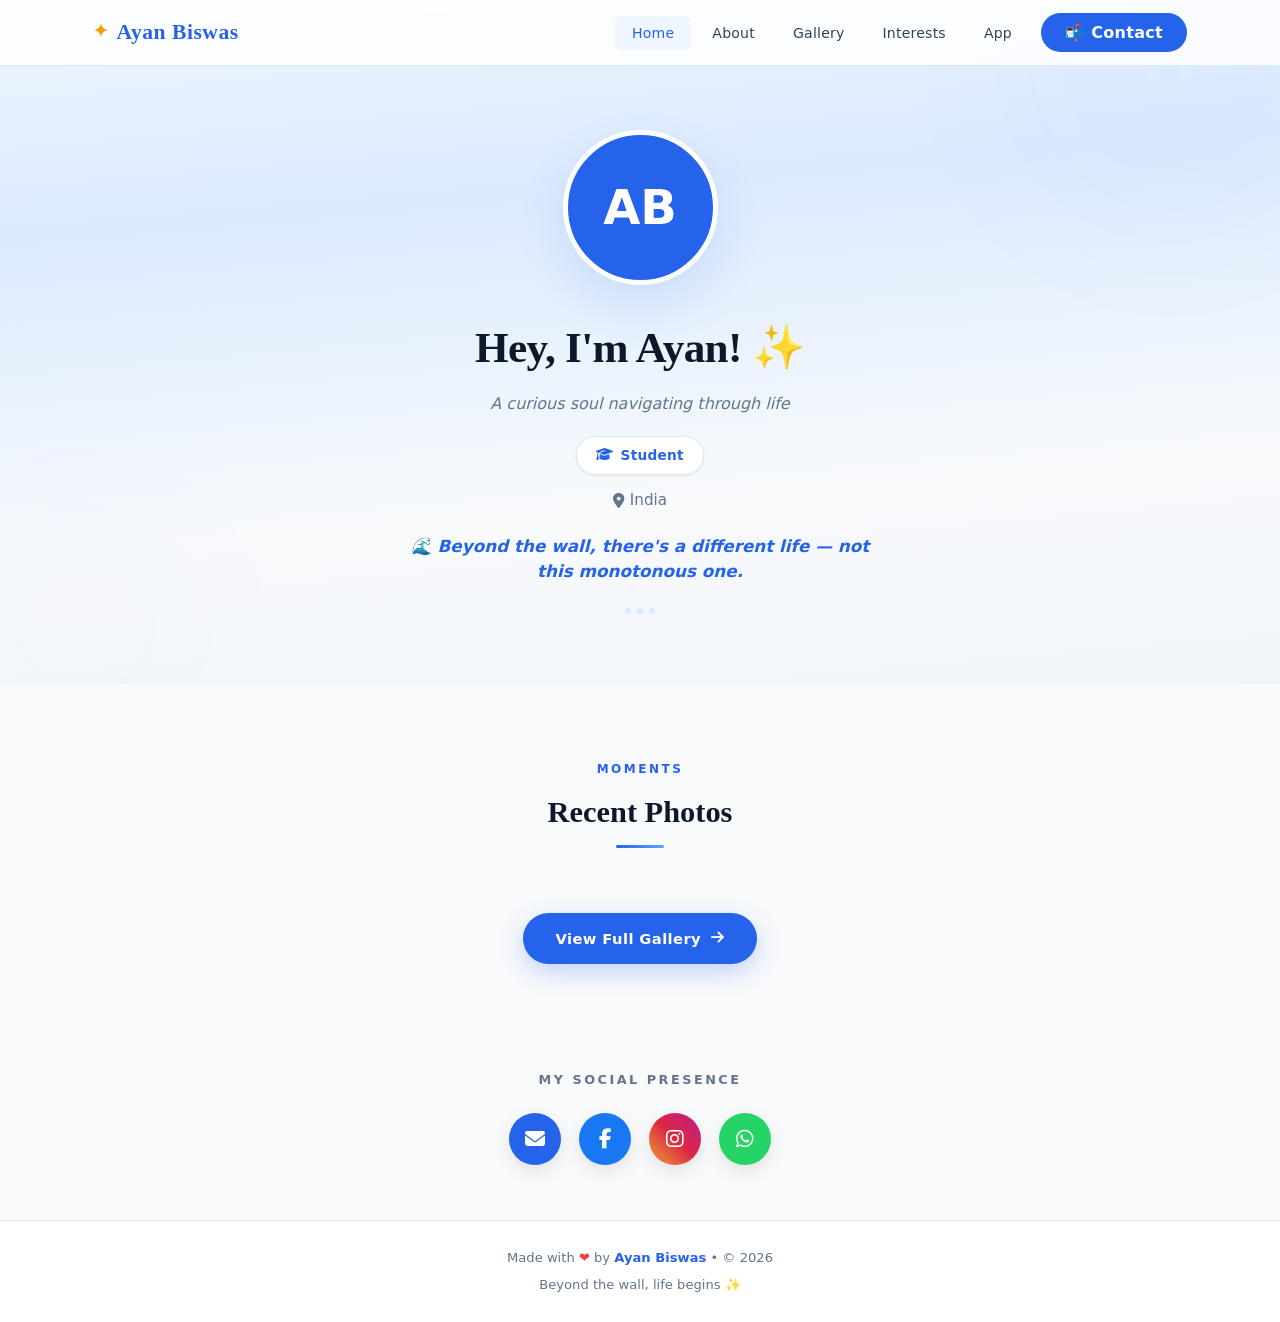
==== commit 9fcbc2d0: "Update index.html" ====
--- a/index.html
+++ b/index.html
@@ -3,797 +3,70 @@
 <head>
     <meta charset="UTF-8">
     <meta name="viewport" content="width=device-width, initial-scale=1.0">
-    <title>Ayan Biswas — Beyond the Wall</title>
-
+    <title>Ayan Biswas — Home</title>
     <link rel="stylesheet" href="https://cdnjs.cloudflare.com/ajax/libs/font-awesome/6.5.0/css/all.min.css">
-
-    <style>
-        /* ============ CSS VARIABLES ============ */
-        :root {
-            --bg: #f8fafc;
-            --surface: #ffffff;
-            --primary: #2563eb;
-            --primary-hover: #1d4ed8;
-            --primary-light: #eff6ff;
-            --primary-soft: #dbeafe;
-            --text: #0f172a;
-            --text-secondary: #334155;
-            --text-muted: #64748b;
-            --border: #e2e8f0;
-            --border-light: #f1f5f9;
-            --shadow-xs: 0 1px 2px rgba(0,0,0,0.04);
-            --shadow-sm: 0 1px 3px rgba(0,0,0,0.05), 0 1px 2px rgba(0,0,0,0.03);
-            --shadow: 0 4px 14px rgba(0,0,0,0.05), 0 2px 6px rgba(0,0,0,0.03);
-            --shadow-md: 0 8px 22px rgba(0,0,0,0.06), 0 3px 10px rgba(0,0,0,0.03);
-            --shadow-lg: 0 14px 35px rgba(37, 99, 235, 0.09), 0 5px 14px rgba(0,0,0,0.04);
-            --shadow-xl: 0 22px 50px rgba(37, 99, 235, 0.12);
-            --radius-xs: 6px;
-            --radius-sm: 10px;
-            --radius: 16px;
-            --radius-lg: 22px;
-            --radius-xl: 28px;
-            --radius-full: 9999px;
-            --transition: 0.28s cubic-bezier(0.4, 0, 0.2, 1);
-            --font-serif: 'Georgia', 'Times New Roman', serif;
-            --font-sans: 'Inter', 'Segoe UI', system-ui, -apple-system, sans-serif;
-        }
-
-        /* ============ RESET ============ */
-        *,*::before,*::after{margin:0;padding:0;box-sizing:border-box}
-        html{scroll-behavior:smooth;scroll-padding-top:90px}
-        body{font-family:var(--font-sans);background:var(--bg);color:var(--text);line-height:1.7;-webkit-font-smoothing:antialiased}
-        a{text-decoration:none;color:inherit;transition:var(--transition)}
-        img{max-width:100%;display:block}
-        ul{list-style:none}
-        button{cursor:pointer;border:none;font-family:inherit;background:none}
-
-        /* ============ NAVIGATION ============ */
-        .navbar{
-            position:fixed;top:0;left:0;right:0;z-index:1000;
-            background:rgba(255,255,255,0.84);
-            backdrop-filter:blur(22px);
-            -webkit-backdrop-filter:blur(22px);
-            border-bottom:1px solid var(--border);
-            transition:all 0.3s ease;
-        }
-        .navbar.scrolled{box-shadow:0 4px 24px rgba(0,0,0,0.06)}
-        .nav-inner{
-            max-width:1150px;margin:0 auto;
-            display:flex;justify-content:space-between;align-items:center;
-            padding:14px 28px;gap:18px;flex-wrap:wrap;
-        }
-        .nav-logo{
-            font-family:var(--font-serif);font-size:1.35rem;font-weight:700;
-            color:var(--primary);letter-spacing:0.5px;
-            display:flex;align-items:center;gap:8px;white-space:nowrap;
-        }
-        .nav-logo .logo-star{
-            font-size:1.1rem;color:#f59e0b;
-            animation:logoPulse 2s ease-in-out infinite;
-            display:inline-block;
-        }
-        @keyframes logoPulse{
-            0%,100%{transform:scale(1);opacity:1}
-            50%{transform:scale(1.25);opacity:0.8}
-        }
-        .nav-menu{display:flex;align-items:center;gap:4px;flex-wrap:wrap}
-        .nav-link{
-            padding:9px 17px;font-size:0.88rem;font-weight:500;
-            color:var(--text-secondary);border-radius:var(--radius-xs);
-            transition:var(--transition);letter-spacing:0.2px;white-space:nowrap;
-        }
-        .nav-link:hover{background:var(--primary-light);color:var(--primary)}
-        .nav-contact-btn{
-            margin-left:8px;background:var(--primary);color:#fff!important;
-            border-radius:var(--radius-full);padding:10px 24px!important;
-            font-weight:600;letter-spacing:0.3px;
-            box-shadow:0 4px 15px rgba(37,99,235,0.25);
-        }
-        .nav-contact-btn:hover{
-            background:var(--primary-hover)!important;
-            box-shadow:0 6px 22px rgba(37,99,235,0.35);
-            transform:translateY(-1px);
-        }
-
-        /* ============ PAGE SYSTEM ============ */
-        .page{display:none;animation:fadeSlideIn 0.45s ease forwards}
-        .page.active{display:block}
-        @keyframes fadeSlideIn{
-            from{opacity:0;transform:translateY(14px)}
-            to{opacity:1;transform:translateY(0)}
-        }
-
-        /* ============ HERO ============ */
-        .hero{
-            padding:130px 24px 70px;text-align:center;
-            background:linear-gradient(175deg,#eff6ff 0%,#dbeafe 30%,#f8fafc 70%,#f1f5f9 100%);
-            position:relative;overflow:hidden;
-        }
-        .hero-bg-orb{
-            position:absolute;border-radius:50%;filter:blur(90px);
-            opacity:0.45;pointer-events:none;
-        }
-        .hero-bg-orb.orb-1{width:360px;height:360px;background:rgba(37,99,235,0.06);top:-110px;right:-70px}
-        .hero-bg-orb.orb-2{width:290px;height:290px;background:rgba(59,130,246,0.04);bottom:-90px;left:-60px}
-        .hero-content{position:relative;z-index:1;max-width:620px;margin:0 auto}
-        .hero-avatar-wrapper{position:relative;display:inline-block;margin-bottom:26px}
-        .hero-avatar{
-            width:155px;height:155px;border-radius:50%;object-fit:cover;
-            border:5px solid #fff;box-shadow:var(--shadow-xl);
-            background:#bfdbfe;transition:transform 0.4s ease;
-        }
-        .hero-avatar:hover{transform:scale(1.04)}
-        .hero h1{font-family:var(--font-serif);font-size:2.7rem;color:var(--text);font-weight:700;letter-spacing:-0.7px;margin-bottom:4px}
-        .hero .tagline{color:var(--text-muted);font-size:1rem;margin-top:6px;font-style:italic}
-        .hero-badges{display:flex;flex-wrap:wrap;justify-content:center;gap:10px;margin-top:18px}
-        .hero-badge{
-            background:#fff;color:var(--primary);padding:7px 19px;
-            border-radius:var(--radius-full);font-size:0.85rem;font-weight:600;
-            letter-spacing:0.3px;box-shadow:var(--shadow-sm);
-            border:1px solid var(--border);display:flex;align-items:center;gap:7px;
-        }
-        .hero .location{color:var(--text-muted);font-size:0.95rem;margin-top:13px;display:flex;align-items:center;justify-content:center;gap:6px}
-        .hero .motto{color:var(--primary);font-size:1.05rem;margin-top:20px;font-weight:600;font-style:italic;max-width:500px;margin-left:auto;margin-right:auto;line-height:1.5}
-        .divider-dots{display:flex;justify-content:center;gap:6px;margin-top:24px}
-        .divider-dots span{width:6px;height:6px;background:var(--primary-soft);border-radius:50%}
-
-        /* ============ SECTION ============ */
-        .section{max-width:1050px;margin:0 auto;padding:75px 28px}
-        .section-header{text-align:center;margin-bottom:48px}
-        .section-label{font-size:0.75rem;text-transform:uppercase;letter-spacing:2.5px;color:var(--primary);font-weight:700;margin-bottom:8px}
-        .section-header h2{font-family:var(--font-serif);font-size:1.9rem;color:var(--text);position:relative;display:inline-block}
-        .section-header h2::after{content:'';position:absolute;bottom:-9px;left:50%;transform:translateX(-50%);width:48px;height:3px;background:linear-gradient(90deg,var(--primary),#60a5fa);border-radius:3px}
-        .section-header p{color:var(--text-muted);margin-top:14px;font-size:0.95rem}
-
-        /* ============ ABOUT ============ */
-        .about-grid{display:grid;grid-template-columns:1.3fr 1fr;gap:44px;align-items:start}
-        .about-text p{color:var(--text-secondary);margin-bottom:15px;font-size:0.97rem;line-height:1.75}
-        .about-text .hl{color:var(--primary);font-weight:600;background:linear-gradient(to bottom,transparent 60%,var(--primary-soft) 60%);padding:0 2px}
-        .info-card{
-            background:var(--surface);border-radius:var(--radius);
-            padding:28px;box-shadow:var(--shadow-md);
-            border:1px solid var(--border);position:sticky;top:100px;
-        }
-        .info-card .info-title{font-family:var(--font-serif);font-size:1rem;font-weight:700;color:var(--text);margin-bottom:18px;padding-bottom:13px;border-bottom:2px solid var(--primary-light);letter-spacing:0.3px}
-        .info-row{display:flex;justify-content:space-between;padding:11px 0;border-bottom:1px solid var(--border-light);font-size:0.9rem;gap:12px}
-        .info-row:last-child{border-bottom:none}
-        .info-key{font-weight:600;color:var(--text);font-size:0.8rem;text-transform:uppercase;letter-spacing:0.8px;white-space:nowrap}
-        .info-val{color:var(--text-secondary);text-align:right;font-weight:500}
-
-        /* ============ RECENT GALLERY PREVIEW (HOME) ============ */
-        .recent-grid{
-            display:flex;
-            flex-wrap:wrap;
-            justify-content:center;
-            gap:14px;
-            max-width:700px;
-            margin:0 auto;
-        }
-        .recent-card{
-            border-radius:var(--radius-sm);overflow:hidden;
-            box-shadow:var(--shadow);cursor:pointer;
-            transition:var(--transition);aspect-ratio:1;
-            background:#e2e8f0;position:relative;
-            width:155px;
-            display:none;
-        }
-        .recent-card.visible{display:block}
-        .recent-card::after{content:'';position:absolute;inset:0;background:rgba(37,99,235,0.08);opacity:0;transition:opacity 0.3s}
-        .recent-card:hover{transform:translateY(-5px);box-shadow:var(--shadow-lg)}
-        .recent-card:hover::after{opacity:1}
-        .recent-card img{width:100%;height:100%;object-fit:cover;transition:transform 0.5s}
-        .recent-card:hover img{transform:scale(1.06)}
-        .view-more-wrapper{text-align:center;margin-top:26px}
-        .btn-view-more{
-            display:inline-flex;align-items:center;gap:10px;
-            background:var(--primary);color:#fff;
-            padding:13px 32px;border-radius:var(--radius-full);
-            font-size:0.92rem;font-weight:700;letter-spacing:0.4px;
-            transition:var(--transition);
-            box-shadow:0 8px 25px rgba(37,99,235,0.25);
-        }
-        .btn-view-more:hover{background:var(--primary-hover);transform:translateY(-3px);box-shadow:0 14px 34px rgba(37,99,235,0.35)}
-
-        /* ============ FULL GALLERY PAGE ============ */
-        .tab-bar{display:flex;justify-content:center;gap:10px;flex-wrap:wrap;margin-bottom:32px}
-        .tab-btn{
-            padding:11px 26px;background:var(--surface);color:var(--text-secondary);
-            border-radius:var(--radius-full);font-size:0.9rem;font-weight:600;
-            border:2px solid var(--border);transition:var(--transition);
-            display:flex;align-items:center;gap:8px;
-        }
-        .tab-btn:hover{border-color:var(--primary);color:var(--primary);background:var(--primary-light)}
-        .tab-btn.active{background:var(--primary);color:#fff;border-color:var(--primary);box-shadow:0 6px 20px rgba(37,99,235,0.25)}
-        .gallery-grid{display:grid;grid-template-columns:repeat(auto-fill,minmax(220px,1fr));gap:18px}
-        .gallery-card{
-            border-radius:var(--radius);overflow:hidden;
-            box-shadow:var(--shadow);cursor:pointer;
-            transition:var(--transition);aspect-ratio:1;
-            background:#fff;position:relative;
-            border:1px solid var(--border);
-        }
-        .gallery-card::after{content:'';position:absolute;inset:0;background:rgba(37,99,235,0.08);opacity:0;transition:opacity 0.3s;border-radius:var(--radius)}
-        .gallery-card:hover{transform:translateY(-6px);box-shadow:var(--shadow-xl)}
-        .gallery-card:hover::after{opacity:1}
-        .gallery-card img{width:100%;height:100%;object-fit:cover;transition:transform 0.5s}
-        .gallery-card:hover img{transform:scale(1.06)}
-        /* Empty Placeholder Card */
-        .gallery-card.placeholder{
-            cursor:default;display:flex;align-items:center;justify-content:center;
-            background:linear-gradient(135deg,#f8fafc,#f1f5f9);
-            border:2px dashed var(--border);
-        }
-        .gallery-card.placeholder:hover{transform:none;box-shadow:var(--shadow)}
-        .gallery-card.placeholder::after{display:none}
-        .placeholder-content{text-align:center;color:var(--text-muted);padding:20px}
-        .placeholder-content i{font-size:2rem;color:#cbd5e1;margin-bottom:8px;display:block}
-        .placeholder-content span{font-size:0.8rem;font-weight:500;letter-spacing:0.5px;text-transform:uppercase}
-        .gallery-panel{display:none}
-        .gallery-panel.active{display:grid}
-
-        /* ============ LIGHTBOX ============ */
-        .lightbox-overlay{
-            position:fixed;inset:0;background:rgba(15,23,42,0.94);
-            z-index:9999;display:none;align-items:center;
-            justify-content:center;flex-direction:column;cursor:pointer;
-        }
-        .lightbox-overlay.active{display:flex}
-        .lightbox-overlay img{max-width:90vw;max-height:80vh;border-radius:18px;box-shadow:0 25px 70px rgba(0,0,0,0.55)}
-        .lightbox-close{position:absolute;top:30px;right:45px;font-size:2.5rem;color:#fff;cursor:pointer;transition:transform 0.2s;z-index:10001}
-        .lightbox-close:hover{transform:scale(1.15) rotate(90deg)}
-        .lightbox-caption{color:#cbd5e1;margin-top:15px;font-size:0.95rem;font-style:italic}
-
-        /* ============ INTERESTS ============ */
-        .tags-cloud{display:flex;flex-wrap:wrap;justify-content:center;gap:14px}
-        .tag{
-            background:#fff;color:var(--text-secondary);padding:12px 24px;
-            border-radius:var(--radius-full);font-size:0.93rem;
-            font-weight:500;transition:var(--transition);
-            box-shadow:var(--shadow-xs);border:1px solid var(--border);
-            display:flex;align-items:center;gap:8px;
-        }
-        .tag i{transition:var(--transition);font-size:1rem}
-        .tag .icon-travel{color:#f59e0b}
-        .tag .icon-books{color:#8b5cf6}
-        .tag .icon-poetry{color:#ec4899}
-        .tag .icon-cooking{color:#ef4444}
-        .tag .icon-chai{color:#a16207}
-        .tag .icon-nature{color:#22c55e}
-        .tag .icon-mountain{color:#6b7280}
-        .tag .icon-animal{color:#f97316}
-        .tag .icon-music{color:#3b82f6}
-        .tag .icon-star{color:#6366f1}
-        .tag .icon-happy{color:#f43f5e}
-        .tag .icon-dreams{color:#0ea5e9}
-        .tag .icon-joys{color:#10b981}
-        .tag .icon-flowers{color:#d946ef}
-        .target:hover{background:var(--primary);color:#fff;border-color:var(--primary);transform:translateY(-3px);box-shadow:0 10px 28px rgba(37,99,235,0.25)}
-        .tag:hover i{color:#fff!important}
-
-        /* ============ SOCIAL STRIP ============ */
-        .social-strip{text-align:center;padding:30px 24px 55px}
-        .social-strip .strip-label{
-            font-size:0.8rem;text-transform:uppercase;letter-spacing:2.5px;
-            color:var(--text-muted);font-weight:700;margin-bottom:22px;
-        }
-        .social-icons{display:flex;justify-content:center;gap:18px;flex-wrap:wrap}
-        .social-icon-link{
-            width:52px;height:52px;border-radius:50%;
-            display:flex;align-items:center;justify-content:center;
-            font-size:1.25rem;color:#fff;transition:var(--transition);
-            box-shadow:0 6px 18px rgba(0,0,0,0.1);
-            position:relative;
-        }
-        .social-icon-link:hover{transform:translateY(-5px);box-shadow:0 12px 28px rgba(0,0,0,0.18)}
-        .social-icon-link.email{background:#2563eb}
-        .social-icon-link.facebook{background:#1877f2}
-        .social-icon-link.instagram{background:linear-gradient(45deg,#f09433,#e6683c,#dc2743,#cc2366,#bc1888)}
-        .social-icon-link.whatsapp{background:#25d366}
-        .social-icon-link::after{
-            content:attr(data-tooltip);position:absolute;bottom:115%;
-            left:50%;transform:translateX(-50%) translateY(4px);
-            background:var(--text);color:#fff;padding:5px 13px;
-            border-radius:var(--radius-xs);font-size:0.7rem;font-weight:500;
-            white-space:nowrap;opacity:0;pointer-events:none;transition:all 0.25s ease;
-        }
-        .social-icon-link:hover::after{opacity:1;transform:translateX(-50%) translateY(0)}
-
-        /* ============ CONTACT PAGE ============ */
-        .contact-page-wrapper{
-            min-height:100vh;display:flex;align-items:center;
-            justify-content:center;padding:130px 24px 70px;
-            background:linear-gradient(180deg,#eff6ff 0%,#f8fafc 40%);
-        }
-        .contact-card-pro{
-            background:var(--surface);max-width:540px;width:100%;
-            padding:50px 38px;border-radius:var(--radius-xl);
-            box-shadow:var(--shadow-xl);text-align:center;
-            border:1px solid var(--border);position:relative;
-        }
-        .contact-card-pro::before{
-            content:'';position:absolute;top:0;left:50%;
-            transform:translateX(-50%);width:65px;height:4px;
-            background:linear-gradient(90deg,var(--primary),#60a5fa);
-            border-radius:0 0 4px 4px;
-        }
-        .contact-icon-ring{
-            width:88px;height:88px;border-radius:50%;
-            background:linear-gradient(135deg,var(--primary-light),var(--primary-soft));
-            display:flex;align-items:center;justify-content:center;
-            font-size:2rem;margin:0 auto 22px;
-            box-shadow:0 8px 28px rgba(37,99,235,0.12);
-        }
-        .contact-card-pro h2{font-family:var(--font-serif);font-size:1.8rem;color:var(--text);margin-bottom:4px}
-        .contact-card-pro .subtitle-text{color:var(--text-muted);margin-bottom:32px;font-size:0.93rem}
-        .email-showcase{
-            background:#f0f7ff;border:2px dashed var(--primary-soft);
-            border-radius:var(--radius);padding:26px 22px;margin-bottom:26px;
-        }
-        .email-showcase .email-label{font-size:0.7rem;text-transform:uppercase;letter-spacing:2.5px;color:var(--primary);font-weight:700;margin-bottom:8px}
-        .email-showcase .email-value{font-size:1.15rem;font-weight:700;color:var(--text);word-break:break-all;margin-bottom:16px}
-        .btn-send-email{
-            display:inline-block;background:var(--primary);color:#fff;
-            padding:13px 34px;border-radius:var(--radius-full);
-            font-weight:600;font-size:0.9rem;transition:var(--transition);letter-spacing:0.3px;
-        }
-        .btn-send-email:hover{background:var(--primary-hover);box-shadow:0 10px 26px rgba(37,99,235,0.3)}
-        .social-pills-row{display:flex;flex-wrap:wrap;gap:12px;justify-content:center;margin-top:8px}
-        .social-pill{
-            display:inline-flex;align-items:center;gap:8px;
-            padding:12px 24px;border-radius:var(--radius-full);
-            font-weight:600;font-size:0.86rem;color:#fff;
-            transition:var(--transition);box-shadow:0 4px 12px rgba(0,0,0,0.08);
-        }
-        .social-pill:hover{transform:translateY(-3px);box-shadow:0 10px 24px rgba(0,0,0,0.15)}
-        .social-pill.facebook{background:#1877f2}
-        .social-pill.instagram{background:linear-gradient(45deg,#f09433,#e6683c,#dc2743,#cc2366,#bc1888)}
-        .social-pill.whatsapp{background:#25d366}
-        .back-link-pro{display:inline-block;margin-top:32px;color:var(--primary);font-weight:600;font-size:0.9rem;transition:var(--transition)}
-        .back-link-pro:hover{color:var(--primary-hover)}
-
-        /* ============ FOOTER ============ */
-        .footer{text-align:center;padding:26px 24px;color:var(--text-muted);font-size:0.82rem;border-top:1px solid var(--border);background:var(--surface)}
-        .footer .heart{color:#ef4444;animation:pulse 1.5s infinite;display:inline-block}
-        .footer .brand{color:var(--primary);font-weight:600}
-        @keyframes pulse{0%,100%{transform:scale(1)}50%{transform:scale(1.15)}}
-
-        /* ============ RESPONSIVE ============ */
-        @media(max-width:900px){
-            .about-grid{grid-template-columns:1fr;gap:30px}
-            .info-card{position:static}
-            .recent-card{width:140px}
-        }
-        @media(max-width:640px){
-            .nav-inner{flex-direction:column;gap:8px;padding:10px 16px}
-            .nav-menu{gap:2px;justify-content:center}
-            .nav-link{font-size:0.78rem;padding:6px 10px}
-            .nav-contact-btn{padding:8px 18px!important;font-size:0.8rem;margin-left:4px}
-            .hero{padding:115px 18px 50px}
-            .hero h1{font-size:2rem}
-            .hero-avatar{width:125px;height:125px}
-            .hero-badges{gap:6px}
-            .hero-badge{font-size:0.76rem;padding:5px 13px}
-            .section{padding:50px 16px}
-            .section-header h2{font-size:1.5rem}
-            .recent-card{width:130px}
-            .recent-grid{gap:10px}
-            .gallery-grid{grid-template-columns:repeat(auto-fill,minmax(140px,1fr));gap:10px}
-            .tab-btn{padding:8px 16px;font-size:0.8rem}
-            .tags-cloud{gap:8px}
-            .tag{font-size:0.82rem;padding:9px 16px}
-            .contact-card-pro{padding:35px 20px}
-            .contact-card-pro h2{font-size:1.5rem}
-            .social-icon-link{width:46px;height:46px;font-size:1.1rem}
-            .social-icons{gap:12px}
-            .social-pill{padding:10px 18px;font-size:0.8rem}
-        }
-        @media(max-width:380px){
-            .recent-card{width:120px}
-            .gallery-grid{grid-template-columns:1fr 1fr;gap:8px}
-            .social-pills-row{flex-direction:column;align-items:center}
-        }
-    </style>
+    <link rel="stylesheet" href="style.css">
 </head>
 <body>
-
     <nav class="navbar" id="navbar">
         <div class="nav-inner">
-            <a href="#" class="nav-logo" onclick="navigateTo('home')">
-                <span class="logo-star">✦</span> Ayan Biswas
-            </a>
+            <a href="index.html" class="nav-logo"><span class="logo-star">✦</span> Ayan Biswas</a>
             <ul class="nav-menu">
-                <li><a href="#" class="nav-link" onclick="navigateTo('home');setTimeout(()=>scrollToSection('about-section'),150)">About</a></li>
-                <li><a href="#" class="nav-link" onclick="navigateTo('home');setTimeout(()=>scrollToSection('recent-gallery'),150)">Gallery</a></li>
-                <li><a href="#" class="nav-link" onclick="navigateTo('home');setTimeout(()=>scrollToSection('interests-section'),150)">Interests</a></li>
-                <li><a href="#" class="nav-contact-btn" onclick="navigateTo('contact')">📬 Contact</a></li>
+                <li><a href="index.html" class="nav-link active">Home</a></li>
+                <li><a href="about.html" class="nav-link">About</a></li>
+                <li><a href="gallery.html" class="nav-link">Gallery</a></li>
+                <li><a href="interests.html" class="nav-link">Interests</a></li>
+                <li><a href="app.html" class="nav-link">App</a></li>
+                <li><a href="contact.html" class="nav-contact-btn" style="box-shadow: none;">📬 Contact</a></li>
             </ul>
         </div>
     </nav>
 
-    <div class="page active" id="page-home">
+    <header class="hero">
+        <div class="hero-bg-orb orb-1"></div>
+        <div class="hero-bg-orb orb-2"></div>
+        <div class="hero-content">
+            <div class="hero-avatar-wrapper">
+                <img src="" alt="Ayan Biswas" class="hero-avatar" id="profile-img" onerror="this.style.display='none';document.getElementById('profile-fallback').style.display='flex'">
+                <div id="profile-fallback" style="display:none;width:155px;height:155px;border-radius:50%;background:var(--primary);color:#fff;font-size:3rem;align-items:center;justify-content:center;font-weight:700;border:5px solid #fff;box-shadow:var(--shadow-xl)">AB</div>
+            </div>
+            <h1>Hey, I'm Ayan! ✨</h1>
+            <p class="tagline">A curious soul navigating through life</p>
+            <div class="hero-badges">
+                <span class="hero-badge"><i class="fas fa-graduation-cap"></i> Student</span>
+            </div>
+            <p class="location"><i class="fas fa-map-marker-alt"></i> India</p>
+            <p class="motto">🌊 Beyond the wall, there's a different life — not this monotonous one.</p>
+            <div class="divider-dots"><span></span><span></span><span></span></div>
+        </div>
+    </header>
 
-        <header class="hero">
-            <div class="hero-bg-orb orb-1"></div>
-            <div class="hero-bg-orb orb-2"></div>
-            <div class="hero-content">
-                <div class="hero-avatar-wrapper">
-                    <img src=""
-                         alt="Ayan Biswas" class="hero-avatar" id="profile-img"
-                         onerror="this.style.display='none';document.getElementById('profile-fallback').style.display='flex'">
-                    <div id="profile-fallback" style="display:none;width:155px;height:155px;border-radius:50%;background:var(--primary);color:#fff;font-size:3rem;align-items:center;justify-content:center;font-weight:700;border:5px solid #fff;box-shadow:var(--shadow-xl)">AB</div>
-                </div>
-                <h1>Hey, I'm Ayan! ✨</h1>
-                <p class="tagline">A curious soul navigating through life</p>
-                <div class="hero-badges">
-                    <span class="hero-badge"><i class="fas fa-graduation-cap"></i> Student</span>
-                </div>
-                <p class="location"><i class="fas fa-map-marker-alt"></i> India</p>
-                <p class="motto">🌊 Beyond the wall, there's a different life — not this monotonous one.</p>
-                <div class="divider-dots"><span></span><span></span><span></span></div>
-            </div>
-        </header>
+    <section class="section" id="recent-gallery">
+        <div class="section-header">
+            <div class="section-label">Moments</div>
+            <h2>Recent Photos</h2>
+        </div>
+        <div class="recent-grid" id="recentGrid"></div>
+        <div class="view-more-wrapper">
+            <a href="gallery.html" class="btn-view-more">View Full Gallery <i class="fas fa-arrow-right"></i></a>
+        </div>
+    </section>
 
-        <section class="section" id="about-section">
-            <div class="section-header">
-                <div class="section-label">Discover</div>
-                <h2>About Me</h2>
-                <p>A little glimpse into who I am</p>
-            </div>
-            <div class="about-grid">
-                <div class="about-text">
-                    <p>Hello! I'm <span class="hl">Ayan Biswas</span>, a student from India who believes life is meant to be lived <span class="hl">beyond the ordinary</span>. Not just the same old routine — there's a whole world out there waiting to be explored.</p>
-                    <p>I'm deeply passionate about <span class="hl">traveling</span> — exploring new places, meeting new souls, collecting moments that turn into stories. When I'm not on the road, you'll find me <span class="hl">writing poetry</span> that spills straight from the heart, or <span class="hl">cooking</span> something experimental in the kitchen.</p>
-                    <p>Books are my escape. I love getting lost in pages and discovering perspectives I never knew existed. Every single day is a new chance to learn, to grow, to become a <span class="hl">better person</span> than I was yesterday.</p>
-                    <p>At the end of the day, I just try to stay <span class="hl">happy and cheerful</span> — because life's too short for anything less. 😊</p>
-                </div>
-                <div class="info-card">
-                    <div class="info-title">📋 Quick Facts</div>
-                    <div class="info-row"><span class="info-key">Full Name</span><span class="info-val">Ayan Biswas</span></div>
-                    <div class="info-row"><span class="info-key">Status</span><span class="info-val">Student</span></div>
-                    <div class="info-row"><span class="info-key">From</span><span class="info-val">India 🇮🇳</span></div>
-                    <div class="info-row"><span class="info-key">Hobbies</span><span class="info-val">Cooking</span></div>
-                    <div class="info-row"><span class="info-key">Passion</span><span class="info-val">Traveling</span></div>
-                    <div class="info-row"><span class="info-key">Loves</span><span class="info-val">People</span></div>
-                    <div class="info-row"><span class="info-key">Goal</span><span class="info-val">Be a better person</span></div>
-                    <div class="info-row"><span class="info-key">Motto</span><span class="info-val">Beyond the wall ✨</span></div>
-                </div>
-            </div>
-        </section>
-
-        <section class="section" id="recent-gallery">
-            <div class="section-header">
-                <div class="section-label">Moments</div>
-                <h2>Recent Photos</h2>
-                <p>Glimpses from my journey</p>
-            </div>
-            <div class="recent-grid" id="recentGrid"></div>
-            <div class="view-more-wrapper">
-                <button class="btn-view-more" onclick="navigateTo('gallery')">
-                    View Full Gallery <i class="fas fa-arrow-right"></i>
-                </button>
-            </div>
-        </section>
-
-        <section class="section" id="interests-section">
-            <div class="section-header">
-                <div class="section-label">Passions</div>
-                <h2>Things I Love</h2>
-                <p>What makes my world go round</p>
-            </div>
-            <div class="tags-cloud">
-                <span class="tag"><i class="fas fa-plane icon-travel"></i> Traveling</span>
-                <span class="tag"><i class="fas fa-book-open icon-books"></i> Reading Books</span>
-                <span class="tag"><i class="fas fa-feather-alt icon-poetry"></i> Writing Poetry</span>
-                <span class="tag"><i class="fas fa-utensils icon-cooking"></i> Cooking</span>
-                <span class="tag"><i class="fas fa-mug-hot icon-chai"></i> Chai & Coffee</span>
-                <span class="tag"><i class="fas fa-leaf icon-nature"></i> Nature</span>
-                <span class="tag"><i class="fas fa-mountain icon-mountain"></i> Mountains</span>
-                <span class="tag"><i class="fas fa-paw icon-animal"></i> Animals</span>
-                <span class="tag"><i class="fas fa-music icon-music"></i> Music</span>
-                <span class="tag"><i class="fas fa-moon icon-star"></i> Star Gazing</span>
-                <span class="tag"><i class="fas fa-smile icon-happy"></i> Staying Happy</span>
-                <span class="tag"><i class="fas fa-cloud icon-dreams"></i> Big Dreams</span>
-                <span class="tag"><i class="fas fa-seedling icon-joys"></i> Simple Joys</span>
-                <span class="tag"><i class="fas fa-fan icon-flowers"></i> Flowers</span>
-            </div>
-        </section>
-
-        <div class="social-strip">
-            <p class="strip-label">My Social Presence</p>
-            <div class="social-icons">
-                <a href="mailto:ab739983@gmail.com" class="social-icon-link email" data-tooltip="Email" target="_blank" rel="noopener"><i class="fas fa-envelope"></i></a>
-                <a href="https://www.facebook.com/share/1BP3dzD4Dx/" class="social-icon-link facebook" data-tooltip="Facebook" target="_blank" rel="noopener"><i class="fab fa-facebook-f"></i></a>
-                <a href="https://www.instagram.com/ayan_biswas1?igsh=b2poemdmb2h5cGY4" class="social-icon-link instagram" data-tooltip="Instagram" target="_blank" rel="noopener"><i class="fab fa-instagram"></i></a>
-                <a href="https://wa.me/YOUR_WHATSAPP_NUMBER" class="social-icon-link whatsapp" data-tooltip="WhatsApp" target="_blank" rel="noopener"><i class="fab fa-whatsapp"></i></a>
-            </div>
+    <div class="social-strip">
+        <p class="strip-label">My Social Presence</p>
+        <div class="social-icons">
+            <a href="mailto:ab739983@gmail.com" class="social-icon-link email" data-tooltip="Email"><i class="fas fa-envelope"></i></a>
+            <a href="https://www.facebook.com/share/1BP3dzD4Dx/" class="social-icon-link facebook" data-tooltip="Facebook"><i class="fab fa-facebook-f"></i></a>
+            <a href="https://www.instagram.com/ayan_biswas1?igsh=b2poemdmb2h5cGY4" class="social-icon-link instagram" data-tooltip="Instagram"><i class="fab fa-instagram"></i></a>
+            <a href="https://wa.me/YOUR_WHATSAPP_NUMBER" class="social-icon-link whatsapp" data-tooltip="WhatsApp"><i class="fab fa-whatsapp"></i></a>
         </div>
-
-        <footer class="footer">
-            <p>Made with <span class="heart">❤️</span> by <span class="brand">Ayan Biswas</span> &bull; &copy; 2026</p>
-            <p style="margin-top:5px">Beyond the wall, life begins ✨</p>
-        </footer>
     </div>
 
-    <div class="page" id="page-gallery">
-        <section class="section" style="padding-top:120px">
-            <div class="section-header">
-                <div class="section-label">Portfolio</div>
-                <h2>📸 My Gallery</h2>
-                <p>Click any photo to view full size</p>
-            </div>
-            <div class="tab-bar">
-                <button class="tab-btn active" onclick="switchTab('personal',this)"><i class="fas fa-camera-retro"></i> Personal</button>
-                <button class="tab-btn" onclick="switchTab('published',this)"><i class="fas fa-feather-alt"></i> Published</button>
-                <button class="tab-btn" onclick="switchTab('favorites',this)"><i class="fas fa-star"></i> Favorites</button>
-            </div>
+    <footer class="footer">
+        <p>Made with <span class="heart">❤️</span> by <span class="brand">Ayan Biswas</span> &bull; &copy; 2026</p>
+        <p style="margin-top:5px">Beyond the wall, life begins ✨</p>
+    </footer>
 
-            <div class="gallery-panel active" id="tab-personal">
-                <div class="gallery-grid" id="grid-personal"></div>
-            </div>
-
-            <div class="gallery-panel" id="tab-published">
-                <div class="gallery-grid" id="grid-published"></div>
-            </div>
-
-            <div class="gallery-panel" id="tab-favorites">
-                <div class="gallery-grid" id="grid-favorites"></div>
-            </div>
-
-            <div style="text-align:center;margin-top:35px">
-                <a href="#" class="back-link-pro" onclick="navigateTo('home')"><i class="fas fa-arrow-left"></i> Back to Home</a>
-            </div>
-        </section>
-        <footer class="footer">
-            <p>Made with <span class="heart">❤️</span> by <span class="brand">Ayan Biswas</span> &bull; &copy; 2026</p>
-        </footer>
-    </div>
-
-    <div class="page" id="page-contact">
-        <div class="contact-page-wrapper">
-            <div class="contact-card-pro">
-                <div class="contact-icon-ring"><i class="fas fa-paper-plane"></i></div>
-                <h2>Get In Touch</h2>
-                <p class="subtitle-text">I'd absolutely love to hear from you! 😊</p>
-                <div class="email-showcase">
-                    <div class="email-label">✉️ My Email Address</div>
-                    <div class="email-value">ab739983@gmail.com</div>
-                    <a href="mailto:ab739983@gmail.com" class="btn-send-email"><i class="fas fa-envelope"></i> Send Email</a>
-                </div>
-                <div class="social-pills-row">
-                    <a href="https://www.facebook.com/share/1BP3dzD4Dx/" target="_blank" rel="noopener" class="social-pill facebook"><i class="fab fa-facebook-f"></i> Facebook</a>
-                    <a href="https://www.instagram.com/ayan_biswas1?igsh=b2poemdmb2h5cGY4" target="_blank" rel="noopener" class="social-pill instagram"><i class="fab fa-instagram"></i> Instagram</a>
-                    <a href="https://wa.me/YOUR_WHATSAPP_NUMBER" target="_blank" rel="noopener" class="social-pill whatsapp"><i class="fab fa-whatsapp"></i> WhatsApp</a>
-                </div>
-                <a href="#" class="back-link-pro" onclick="navigateTo('home')"><i class="fas fa-arrow-left"></i> Back to Home</a>
-            </div>
-        </div>
-        <footer class="footer">
-            <p>Made with <span class="heart">❤️</span> by <span class="brand">Ayan Biswas</span> &bull; &copy; 2026</p>
-        </footer>
-    </div>
-
-    <div class="lightbox-overlay" id="lightbox" onclick="closeLightbox()">
-        <span class="lightbox-close">&times;</span>
-        <img src="" alt="Lightbox" id="lightbox-img">
-        <p class="lightbox-caption" id="lightbox-caption"></p>
-    </div>
-
-    <script>
-        // ========== DYNAMIC DATA FETCHING FROM GOOGLE SHEETS ==========
-        const SHEET_CSV_URL = 'https://docs.google.com/spreadsheets/d/e/2PACX-1vTRfMneYdHjhaFyrDH8DDK7pHNwFE7TggeHzy8KeG9J5UPa6kMWU3n_0wIBIAYTfqLixnRgEIQrkwLT/pub?output=csv';
-        
-        let galleryData = {
-            personal: [],
-            published: [],
-            favorites: []
-        };
-        const MAX_CARDS = 6;
-
-        // Function to extract just the ID from a full Google Drive link
-        function extractDriveId(link) {
-            if (!link) return null;
-            let match = link.match(/\/d\/([a-zA-Z0-9_-]+)/); // Matches standard view links
-            if (match) return match[1];
-            match = link.match(/id=([a-zA-Z0-9_-]+)/); // Matches open?id= links
-            if (match) return match[1];
-            return link.trim(); // If user just pasted the ID directly
-        }
-
-        async function initFromSheet() {
-            try {
-                const response = await fetch(SHEET_CSV_URL);
-                const text = await response.text();
-                
-                // Parse CSV (Split by rows, then commas)
-                const rows = text.split('\n').map(row => row.split(','));
-                
-                if(rows.length > 0) {
-                    const headers = rows[0].map(h => h.trim().toLowerCase());
-                    const pIdx = headers.indexOf('personal');
-                    const pubIdx = headers.indexOf('published');
-                    const favIdx = headers.indexOf('favorite');
-                    const profIdx = headers.indexOf('profile');
-
-                    let profileId = null;
-
-                    for (let i = 1; i < rows.length; i++) {
-                        const cols = rows[i];
-                        if (!cols || cols.length === 0) continue;
-
-                        if (pIdx > -1 && cols[pIdx] && cols[pIdx].trim()) {
-                            let id = extractDriveId(cols[pIdx]);
-                            if (id) galleryData.personal.push(id);
-                        }
-                        if (pubIdx > -1 && cols[pubIdx] && cols[pubIdx].trim()) {
-                            let id = extractDriveId(cols[pubIdx]);
-                            if (id) galleryData.published.push(id);
-                        }
-                        if (favIdx > -1 && cols[favIdx] && cols[favIdx].trim()) {
-                            let id = extractDriveId(cols[favIdx]);
-                            if (id) galleryData.favorites.push(id);
-                        }
-                        // Find the first available profile picture ID
-                        if (profIdx > -1 && cols[profIdx] && cols[profIdx].trim() && !profileId) {
-                            profileId = extractDriveId(cols[profIdx]);
-                        }
-                    }
-
-                    // Set Profile Picture or fallback
-                    const profileImg = document.getElementById('profile-img');
-                    const profileFallback = document.getElementById('profile-fallback');
-                    if (profileId) {
-                        profileImg.src = `https://drive.google.com/thumbnail?id=${profileId}&sz=w300`;
-                        profileImg.style.display = 'block';
-                        profileFallback.style.display = 'none';
-                    } else {
-                        profileImg.style.display = 'none';
-                        profileFallback.style.display = 'flex';
-                    }
-                }
-            } catch (error) {
-                console.error("Error fetching Google Sheet:", error);
-                // In case of error, show fallback profile
-                document.getElementById('profile-img').style.display = 'none';
-                document.getElementById('profile-fallback').style.display = 'flex';
-            }
-
-            // Load Galleries after fetching data
-            loadRecentPhotos();
-            loadAllGalleries();
-        }
-
-        // ========== Load Recent Photos ==========
-        function loadRecentPhotos() {
-            const grid = document.getElementById('recentGrid');
-            grid.innerHTML = '';
-
-            const allPhotos = [...galleryData.personal, ...galleryData.published, ...galleryData.favorites];
-
-            allPhotos.slice(0, 4).forEach((photoId) => { // show only top 4 recent for layout
-                const card = document.createElement('div');
-                card.className = 'recent-card visible';
-                card.onclick = function() {
-                    navigateTo('gallery');
-                    setTimeout(() => {
-                        if (galleryData.personal.includes(photoId)) {
-                            switchTab('personal', document.querySelectorAll('.tab-btn')[0]);
-                        } else if (galleryData.published.includes(photoId)) {
-                            switchTab('published', document.querySelectorAll('.tab-btn')[1]);
-                        } else {
-                            switchTab('favorites', document.querySelectorAll('.tab-btn')[2]);
-                        }
-                    }, 200);
-                };
-
-                const img = document.createElement('img');
-                img.src = `https://drive.google.com/thumbnail?id=${photoId}&sz=w300`;
-                img.alt = 'Recent Photo';
-                img.loading = 'lazy';
-                img.onerror = function() {
-                    this.src = `data:image/svg+xml,<svg xmlns="http://www.w3.org/2000/svg" width="300" height="300"><rect fill="%23dbeafe" width="300" height="300"/><text x="50%" y="50%" text-anchor="middle" dy=".3em" fill="%232563eb" font-size="14">Photo</text></svg>`;
-                };
-
-                card.appendChild(img);
-                grid.appendChild(card);
-            });
-        }
-
-        // ========== Load Gallery Tabs ==========
-        function createPhotoCard(photoId, caption) {
-            const card = document.createElement('div');
-            card.className = 'gallery-card';
-            card.onclick = function() {
-                openLightbox(`https://drive.google.com/thumbnail?id=${photoId}&sz=w800`, caption);
-            };
-
-            const img = document.createElement('img');
-            img.src = `https://drive.google.com/thumbnail?id=${photoId}&sz=w400`;
-            img.alt = caption;
-            img.loading = 'lazy';
-            img.onerror = function() {
-                this.src = `data:image/svg+xml,<svg xmlns="http://www.w3.org/2000/svg" width="400" height="400"><rect fill="%23dbeafe" width="400" height="400"/><text x="50%" y="50%" text-anchor="middle" dy=".3em" fill="%232563eb" font-size="16">Photo</text></svg>`;
-            };
-
-            card.appendChild(img);
-            return card;
-        }
-
-        function createPlaceholderCard() {
-            const card = document.createElement('div');
-            card.className = 'gallery-card placeholder';
-            card.innerHTML = `
-                <div class="placeholder-content">
-                    <i class="fas fa-image"></i>
-                    <span>Coming Soon</span>
-                </div>
-            `;
-            return card;
-        }
-
-        function loadGalleryTab(tabName, gridId) {
-            const grid = document.getElementById(gridId);
-            grid.innerHTML = '';
-            const photos = galleryData[tabName] || [];
-
-            photos.forEach(photoId => {
-                grid.appendChild(createPhotoCard(photoId, tabName.charAt(0).toUpperCase() + tabName.slice(1)));
-            });
-
-            const remaining = MAX_CARDS - photos.length;
-            for (let i = 0; i < (remaining > 0 ? remaining : 0); i++) {
-                grid.appendChild(createPlaceholderCard());
-            }
-        }
-
-        function loadAllGalleries() {
-            loadGalleryTab('personal', 'grid-personal');
-            loadGalleryTab('published', 'grid-published');
-            loadGalleryTab('favorites', 'grid-favorites');
-        }
-
-        // ========== Page Navigation ==========
-        function navigateTo(page){
-            document.querySelectorAll('.page').forEach(p=>p.classList.remove('active'));
-            const target=document.getElementById('page-'+page);
-            if(target){target.classList.add('active');window.scrollTo({top:0,behavior:'smooth'});}
-        }
-
-        function scrollToSection(id){
-            const el=document.getElementById(id);
-            if(el)el.scrollIntoView({behavior:'smooth'});
-        }
-
-        // ========== Gallery Tabs ==========
-        function switchTab(tab,btn){
-            document.querySelectorAll('.tab-btn').forEach(b=>b.classList.remove('active'));
-            btn.classList.add('active');
-            document.querySelectorAll('.gallery-panel').forEach(p=>p.classList.remove('active'));
-            document.getElementById('tab-'+tab).classList.add('active');
-        }
-
-        // ========== Lightbox ==========
-        function openLightbox(src,caption){
-            document.getElementById('lightbox-img').src=src;
-            document.getElementById('lightbox-caption').textContent=caption;
-            document.getElementById('lightbox').classList.add('active');
-            document.body.style.overflow='hidden';
-        }
-
-        function closeLightbox(){
-            document.getElementById('lightbox').classList.remove('active');
-            document.body.style.overflow='';
-        }
-
-        document.addEventListener('keydown',e=>{if(e.key==='Escape')closeLightbox();});
-
-        // ========== Navbar Scroll ==========
-        window.addEventListener('scroll',()=>{
-            document.getElementById('navbar').classList.toggle('scrolled',window.scrollY>10);
-        });
-
-        // ========== Initialize Fetch on Load ==========
-        document.addEventListener('DOMContentLoaded', initFromSheet);
-    </script>
-
+    <script src="main.js"></script>
 </body>
-</html>+</html>
--- a/style.css
+++ b/style.css
@@ -0,0 +1,199 @@
+/* ============ CSS VARIABLES ============ */
+:root {
+    --bg: #f8fafc; --surface: #ffffff; --primary: #2563eb; --primary-hover: #1d4ed8;
+    --primary-light: #eff6ff; --primary-soft: #dbeafe; --text: #0f172a;
+    --text-secondary: #334155; --text-muted: #64748b; --border: #e2e8f0;
+    --border-light: #f1f5f9; --shadow-xs: 0 1px 2px rgba(0,0,0,0.04);
+    --shadow-sm: 0 1px 3px rgba(0,0,0,0.05), 0 1px 2px rgba(0,0,0,0.03);
+    --shadow: 0 4px 14px rgba(0,0,0,0.05), 0 2px 6px rgba(0,0,0,0.03);
+    --shadow-md: 0 8px 22px rgba(0,0,0,0.06), 0 3px 10px rgba(0,0,0,0.03);
+    --shadow-lg: 0 14px 35px rgba(37, 99, 235, 0.09), 0 5px 14px rgba(0,0,0,0.04);
+    --shadow-xl: 0 22px 50px rgba(37, 99, 235, 0.12);
+    --radius-xs: 6px; --radius-sm: 10px; --radius: 16px; --radius-lg: 22px;
+    --radius-xl: 28px; --radius-full: 9999px;
+    --transition: 0.28s cubic-bezier(0.4, 0, 0.2, 1);
+    --font-serif: 'Georgia', 'Times New Roman', serif;
+    --font-sans: 'Inter', 'Segoe UI', system-ui, -apple-system, sans-serif;
+}
+
+/* ============ RESET & LAYOUT ============ */
+*,*::before,*::after{margin:0;padding:0;box-sizing:border-box}
+html{scroll-behavior:smooth;scroll-padding-top:90px}
+body{font-family:var(--font-sans);background:var(--bg);color:var(--text);line-height:1.7;-webkit-font-smoothing:antialiased; display:flex; flex-direction:column; min-height:100vh;}
+a{text-decoration:none;color:inherit;transition:var(--transition)}
+img{max-width:100%;display:block}
+ul{list-style:none}
+button{cursor:pointer;border:none;font-family:inherit;background:none}
+
+/* ============ NAVIGATION ============ */
+.navbar{position:fixed;top:0;left:0;right:0;z-index:1000;background:rgba(255,255,255,0.84);backdrop-filter:blur(22px);-webkit-backdrop-filter:blur(22px);border-bottom:1px solid var(--border);transition:all 0.3s ease;}
+.navbar.scrolled{box-shadow:0 4px 24px rgba(0,0,0,0.06)}
+.nav-inner{max-width:1150px;margin:0 auto;display:flex;justify-content:space-between;align-items:center;padding:14px 28px;gap:18px;flex-wrap:wrap;}
+.nav-logo{font-family:var(--font-serif);font-size:1.35rem;font-weight:700;color:var(--primary);letter-spacing:0.5px;display:flex;align-items:center;gap:8px;white-space:nowrap;}
+.nav-logo .logo-star{font-size:1.1rem;color:#f59e0b;animation:logoPulse 2s ease-in-out infinite;display:inline-block;}
+@keyframes logoPulse{0%,100%{transform:scale(1);opacity:1}50%{transform:scale(1.25);opacity:0.8}}
+.nav-menu{display:flex;align-items:center;gap:4px;flex-wrap:wrap}
+.nav-link{padding:9px 17px;font-size:0.88rem;font-weight:500;color:var(--text-secondary);border-radius:var(--radius-xs);transition:var(--transition);letter-spacing:0.2px;white-space:nowrap;}
+.nav-link:hover, .nav-link.active{background:var(--primary-light);color:var(--primary)}
+.nav-contact-btn{margin-left:8px;background:var(--primary);color:#fff!important;border-radius:var(--radius-full);padding:10px 24px!important;font-weight:600;letter-spacing:0.3px;box-shadow:0 4px 15px rgba(37,99,235,0.25);}
+.nav-contact-btn:hover{background:var(--primary-hover)!important;box-shadow:0 6px 22px rgba(37,99,235,0.35);transform:translateY(-1px);}
+
+/* ============ HERO (Home) ============ */
+.hero{padding:130px 24px 70px;text-align:center;background:linear-gradient(175deg,#eff6ff 0%,#dbeafe 30%,#f8fafc 70%,#f1f5f9 100%);position:relative;overflow:hidden; flex:1;}
+.hero-bg-orb{position:absolute;border-radius:50%;filter:blur(90px);opacity:0.45;pointer-events:none;}
+.hero-bg-orb.orb-1{width:360px;height:360px;background:rgba(37,99,235,0.06);top:-110px;right:-70px}
+.hero-bg-orb.orb-2{width:290px;height:290px;background:rgba(59,130,246,0.04);bottom:-90px;left:-60px}
+.hero-content{position:relative;z-index:1;max-width:620px;margin:0 auto}
+.hero-avatar-wrapper{position:relative;display:inline-block;margin-bottom:26px}
+.hero-avatar{width:155px;height:155px;border-radius:50%;object-fit:cover;border:5px solid #fff;box-shadow:var(--shadow-xl);background:#bfdbfe;transition:transform 0.4s ease;}
+.hero-avatar:hover{transform:scale(1.04)}
+.hero h1{font-family:var(--font-serif);font-size:2.7rem;color:var(--text);font-weight:700;letter-spacing:-0.7px;margin-bottom:4px}
+.hero .tagline{color:var(--text-muted);font-size:1rem;margin-top:6px;font-style:italic}
+.hero-badges{display:flex;flex-wrap:wrap;justify-content:center;gap:10px;margin-top:18px}
+.hero-badge{background:#fff;color:var(--primary);padding:7px 19px;border-radius:var(--radius-full);font-size:0.85rem;font-weight:600;letter-spacing:0.3px;box-shadow:var(--shadow-sm);border:1px solid var(--border);display:flex;align-items:center;gap:7px;}
+.hero .location{color:var(--text-muted);font-size:0.95rem;margin-top:13px;display:flex;align-items:center;justify-content:center;gap:6px}
+.hero .motto{color:var(--primary);font-size:1.05rem;margin-top:20px;font-weight:600;font-style:italic;max-width:500px;margin-left:auto;margin-right:auto;line-height:1.5}
+.divider-dots{display:flex;justify-content:center;gap:6px;margin-top:24px}
+.divider-dots span{width:6px;height:6px;background:var(--primary-soft);border-radius:50%}
+
+/* ============ COMMON SECTIONS ============ */
+.section{max-width:1050px;margin:0 auto;padding:75px 28px; flex:1;}
+.section-page-top {padding-top: 130px; min-height: 80vh;}
+.section-header{text-align:center;margin-bottom:48px}
+.section-label{font-size:0.75rem;text-transform:uppercase;letter-spacing:2.5px;color:var(--primary);font-weight:700;margin-bottom:8px}
+.section-header h2{font-family:var(--font-serif);font-size:1.9rem;color:var(--text);position:relative;display:inline-block}
+.section-header h2::after{content:'';position:absolute;bottom:-9px;left:50%;transform:translateX(-50%);width:48px;height:3px;background:linear-gradient(90deg,var(--primary),#60a5fa);border-radius:3px}
+.section-header p{color:var(--text-muted);margin-top:14px;font-size:0.95rem}
+
+/* ============ ABOUT ============ */
+.about-grid{display:grid;grid-template-columns:1.3fr 1fr;gap:44px;align-items:start}
+.about-text p{color:var(--text-secondary);margin-bottom:15px;font-size:0.97rem;line-height:1.75}
+.about-text .hl{color:var(--primary);font-weight:600;background:linear-gradient(to bottom,transparent 60%,var(--primary-soft) 60%);padding:0 2px}
+.info-card{background:var(--surface);border-radius:var(--radius);padding:28px;box-shadow:var(--shadow-md);border:1px solid var(--border);position:sticky;top:100px;}
+.info-card .info-title{font-family:var(--font-serif);font-size:1rem;font-weight:700;color:var(--text);margin-bottom:18px;padding-bottom:13px;border-bottom:2px solid var(--primary-light);letter-spacing:0.3px}
+.info-row{display:flex;justify-content:space-between;padding:11px 0;border-bottom:1px solid var(--border-light);font-size:0.9rem;gap:12px}
+.info-row:last-child{border-bottom:none}
+.info-key{font-weight:600;color:var(--text);font-size:0.8rem;text-transform:uppercase;letter-spacing:0.8px;white-space:nowrap}
+.info-val{color:var(--text-secondary);text-align:right;font-weight:500}
+
+/* ============ GALLERY ============ */
+.recent-grid{display:flex;flex-wrap:wrap;justify-content:center;gap:14px;max-width:700px;margin:0 auto;}
+.recent-card{border-radius:var(--radius-sm);overflow:hidden;box-shadow:var(--shadow);cursor:pointer;transition:var(--transition);aspect-ratio:1;background:#e2e8f0;position:relative;width:155px;display:none;}
+.recent-card.visible{display:block}
+.recent-card::after{content:'';position:absolute;inset:0;background:rgba(37,99,235,0.08);opacity:0;transition:opacity 0.3s}
+.recent-card:hover{transform:translateY(-5px);box-shadow:var(--shadow-lg)}
+.recent-card:hover::after{opacity:1}
+.recent-card img{width:100%;height:100%;object-fit:cover;transition:transform 0.5s}
+.recent-card:hover img{transform:scale(1.06)}
+.view-more-wrapper{text-align:center;margin-top:26px}
+.btn-view-more{display:inline-flex;align-items:center;gap:10px;background:var(--primary);color:#fff;padding:13px 32px;border-radius:var(--radius-full);font-size:0.92rem;font-weight:700;letter-spacing:0.4px;transition:var(--transition);box-shadow:0 8px 25px rgba(37,99,235,0.25);}
+.btn-view-more:hover{background:var(--primary-hover);transform:translateY(-3px);box-shadow:0 14px 34px rgba(37,99,235,0.35)}
+
+.tab-bar{display:flex;justify-content:center;gap:10px;flex-wrap:wrap;margin-bottom:32px}
+.tab-btn{padding:11px 26px;background:var(--surface);color:var(--text-secondary);border-radius:var(--radius-full);font-size:0.9rem;font-weight:600;border:2px solid var(--border);transition:var(--transition);display:flex;align-items:center;gap:8px;}
+.tab-btn:hover{border-color:var(--primary);color:var(--primary);background:var(--primary-light)}
+.tab-btn.active{background:var(--primary);color:#fff;border-color:var(--primary);box-shadow:0 6px 20px rgba(37,99,235,0.25)}
+.gallery-grid{display:grid;grid-template-columns:repeat(auto-fill,minmax(220px,1fr));gap:18px}
+.gallery-card{border-radius:var(--radius);overflow:hidden;box-shadow:var(--shadow);cursor:pointer;transition:var(--transition);aspect-ratio:1;background:#fff;position:relative;border:1px solid var(--border);}
+.gallery-card::after{content:'';position:absolute;inset:0;background:rgba(37,99,235,0.08);opacity:0;transition:opacity 0.3s;border-radius:var(--radius)}
+.gallery-card:hover{transform:translateY(-6px);box-shadow:var(--shadow-xl)}
+.gallery-card:hover::after{opacity:1}
+.gallery-card img{width:100%;height:100%;object-fit:cover;transition:transform 0.5s}
+.gallery-card:hover img{transform:scale(1.06)}
+.gallery-card.placeholder{cursor:default;display:flex;align-items:center;justify-content:center;background:linear-gradient(135deg,#f8fafc,#f1f5f9);border:2px dashed var(--border);}
+.gallery-card.placeholder:hover{transform:none;box-shadow:var(--shadow)}
+.gallery-card.placeholder::after{display:none}
+.placeholder-content{text-align:center;color:var(--text-muted);padding:20px}
+.placeholder-content i{font-size:2rem;color:#cbd5e1;margin-bottom:8px;display:block}
+.placeholder-content span{font-size:0.8rem;font-weight:500;letter-spacing:0.5px;text-transform:uppercase}
+.gallery-panel{display:none}
+.gallery-panel.active{display:grid}
+
+/* ============ LIGHTBOX ============ */
+.lightbox-overlay{position:fixed;inset:0;background:rgba(15,23,42,0.94);z-index:9999;display:none;align-items:center;justify-content:center;flex-direction:column;cursor:pointer;}
+.lightbox-overlay.active{display:flex}
+.lightbox-overlay img{max-width:90vw;max-height:80vh;border-radius:18px;box-shadow:0 25px 70px rgba(0,0,0,0.55)}
+.lightbox-close{position:absolute;top:30px;right:45px;font-size:2.5rem;color:#fff;cursor:pointer;transition:transform 0.2s;z-index:10001}
+.lightbox-close:hover{transform:scale(1.15) rotate(90deg)}
+.lightbox-caption{color:#cbd5e1;margin-top:15px;font-size:0.95rem;font-style:italic}
+
+/* ============ INTERESTS ============ */
+.tags-cloud{display:flex;flex-wrap:wrap;justify-content:center;gap:14px}
+.tag{background:#fff;color:var(--text-secondary);padding:12px 24px;border-radius:var(--radius-full);font-size:0.93rem;font-weight:500;transition:var(--transition);box-shadow:var(--shadow-xs);border:1px solid var(--border);display:flex;align-items:center;gap:8px;}
+.tag i{transition:var(--transition);font-size:1rem}
+.tag .icon-travel{color:#f59e0b} .tag .icon-books{color:#8b5cf6} .tag .icon-poetry{color:#ec4899}
+.tag .icon-cooking{color:#ef4444} .tag .icon-chai{color:#a16207} .tag .icon-nature{color:#22c55e}
+.tag .icon-mountain{color:#6b7280} .tag .icon-animal{color:#f97316} .tag .icon-music{color:#3b82f6}
+.tag .icon-star{color:#6366f1} .tag .icon-happy{color:#f43f5e} .tag .icon-dreams{color:#0ea5e9}
+.tag .icon-joys{color:#10b981} .tag .icon-flowers{color:#d946ef}
+.tag:hover{background:var(--primary);color:#fff;border-color:var(--primary);transform:translateY(-3px);box-shadow:0 10px 28px rgba(37,99,235,0.25)}
+.tag:hover i{color:#fff!important}
+
+/* ============ SOCIAL STRIP ============ */
+.social-strip{text-align:center;padding:30px 24px 55px}
+.social-strip .strip-label{font-size:0.8rem;text-transform:uppercase;letter-spacing:2.5px;color:var(--text-muted);font-weight:700;margin-bottom:22px;}
+.social-icons{display:flex;justify-content:center;gap:18px;flex-wrap:wrap}
+.social-icon-link{width:52px;height:52px;border-radius:50%;display:flex;align-items:center;justify-content:center;font-size:1.25rem;color:#fff;transition:var(--transition);box-shadow:0 6px 18px rgba(0,0,0,0.1);position:relative;}
+.social-icon-link:hover{transform:translateY(-5px);box-shadow:0 12px 28px rgba(0,0,0,0.18)}
+.social-icon-link.email{background:#2563eb} .social-icon-link.facebook{background:#1877f2}
+.social-icon-link.instagram{background:linear-gradient(45deg,#f09433,#e6683c,#dc2743,#cc2366,#bc1888)}
+.social-icon-link.whatsapp{background:#25d366}
+.social-icon-link::after{content:attr(data-tooltip);position:absolute;bottom:115%;left:50%;transform:translateX(-50%) translateY(4px);background:var(--text);color:#fff;padding:5px 13px;border-radius:var(--radius-xs);font-size:0.7rem;font-weight:500;white-space:nowrap;opacity:0;pointer-events:none;transition:all 0.25s ease;}
+.social-icon-link:hover::after{opacity:1;transform:translateX(-50%) translateY(0)}
+
+/* ============ CONTACT & APP PAGE ============ */
+.contact-page-wrapper{min-height:100vh;display:flex; flex-direction:column; align-items:center;justify-content:center;padding:120px 24px 70px;background:linear-gradient(180deg,#eff6ff 0%,#f8fafc 40%); gap:30px;}
+.contact-card-pro{background:var(--surface);max-width:540px;width:100%;padding:40px 38px;border-radius:var(--radius-xl);box-shadow:var(--shadow-xl);text-align:center;border:1px solid var(--border);position:relative;}
+.contact-card-pro::before{content:'';position:absolute;top:0;left:50%;transform:translateX(-50%);width:65px;height:4px;background:linear-gradient(90deg,var(--primary),#60a5fa);border-radius:0 0 4px 4px;}
+.contact-icon-ring{width:88px;height:88px;border-radius:50%;background:linear-gradient(135deg,var(--primary-light),var(--primary-soft));display:flex;align-items:center;justify-content:center;font-size:2rem;margin:0 auto 22px;box-shadow:0 8px 28px rgba(37,99,235,0.12);}
+.contact-card-pro h2{font-family:var(--font-serif);font-size:1.8rem;color:var(--text);margin-bottom:4px}
+.contact-card-pro .subtitle-text{color:var(--text-muted);margin-bottom:32px;font-size:0.93rem}
+.email-showcase{background:#f0f7ff;border:2px dashed var(--primary-soft);border-radius:var(--radius);padding:26px 22px;margin-bottom:26px;}
+.email-showcase .email-label{font-size:0.7rem;text-transform:uppercase;letter-spacing:2.5px;color:var(--primary);font-weight:700;margin-bottom:8px}
+.email-showcase .email-value{font-size:1.15rem;font-weight:700;color:var(--text);word-break:break-all;margin-bottom:16px}
+.btn-send-email{display:inline-block;background:var(--primary);color:#fff;padding:13px 34px;border-radius:var(--radius-full);font-weight:600;font-size:0.9rem;transition:var(--transition);letter-spacing:0.3px; text-decoration: none;}
+.btn-send-email:hover{background:var(--primary-hover);box-shadow:0 10px 26px rgba(37,99,235,0.3)}
+.social-pills-row{display:flex;flex-wrap:wrap;gap:12px;justify-content:center;margin-top:8px}
+.social-pill{display:inline-flex;align-items:center;gap:8px;padding:12px 24px;border-radius:var(--radius-full);font-weight:600;font-size:0.86rem;color:#fff;transition:var(--transition);box-shadow:0 4px 12px rgba(0,0,0,0.08); text-decoration: none;}
+.social-pill:hover{transform:translateY(-3px);box-shadow:0 10px 24px rgba(0,0,0,0.15)}
+.social-pill.facebook{background:#1877f2}
+.social-pill.instagram{background:linear-gradient(45deg,#f09433,#e6683c,#dc2743,#cc2366,#bc1888)}
+.social-pill.whatsapp{background:#25d366}
+
+/* ============ FOOTER ============ */
+.footer{text-align:center;padding:26px 24px;color:var(--text-muted);font-size:0.82rem;border-top:1px solid var(--border);background:var(--surface); margin-top: auto;}
+.footer .heart{color:#ef4444;animation:pulse 1.5s infinite;display:inline-block}
+.footer .brand{color:var(--primary);font-weight:600}
+@keyframes pulse{0%,100%{transform:scale(1)}50%{transform:scale(1.15)}}
+
+/* ============ RESPONSIVE ============ */
+@media(max-width:900px){
+    .about-grid{grid-template-columns:1fr;gap:30px}
+    .info-card{position:static}
+    .recent-card{width:140px}
+}
+@media(max-width:640px){
+    .nav-inner{flex-direction:column;gap:8px;padding:10px 16px}
+    .nav-menu{gap:2px;justify-content:center}
+    .nav-link{font-size:0.78rem;padding:6px 10px}
+    .nav-contact-btn{padding:8px 18px!important;font-size:0.8rem;margin-left:4px}
+    .hero{padding:115px 18px 50px}
+    .hero h1{font-size:2rem}
+    .hero-avatar{width:125px;height:125px}
+    .hero-badges{gap:6px}
+    .hero-badge{font-size:0.76rem;padding:5px 13px}
+    .section{padding:50px 16px}
+    .section-page-top {padding-top: 100px;}
+    .section-header h2{font-size:1.5rem}
+    .recent-card{width:130px}
+    .recent-grid{gap:10px}
+    .gallery-grid{grid-template-columns:repeat(auto-fill,minmax(140px,1fr));gap:10px}
+    .tab-btn{padding:8px 16px;font-size:0.8rem}
+    .tags-cloud{gap:8px}
+    .tag{font-size:0.82rem;padding:9px 16px}
+    .contact-card-pro{padding:35px 20px}
+    .contact-card-pro h2{font-size:1.5rem}
+    .social-icon-link{width:46px;height:46px;font-size:1.1rem}
+    .social-icons{gap:12px}
+    .social-pill{padding:10px 18px;font-size:0.8rem}
+}
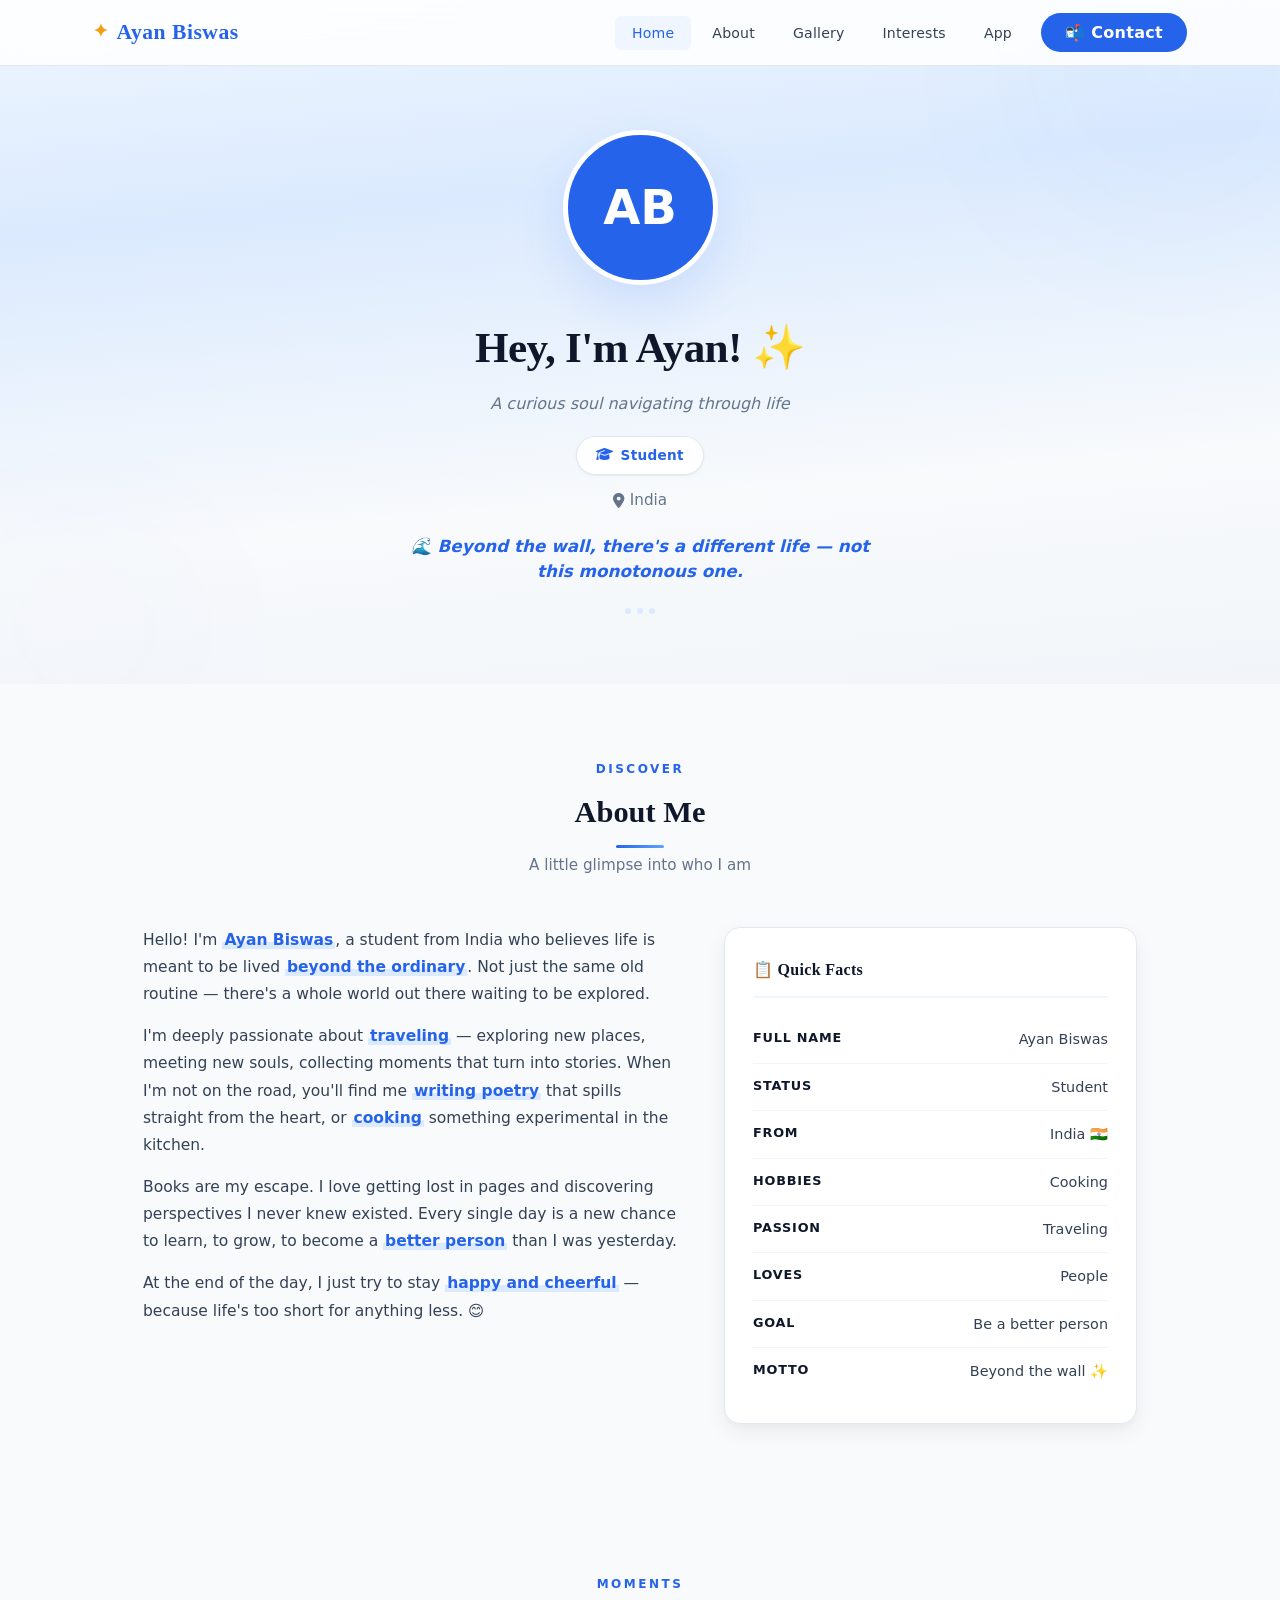
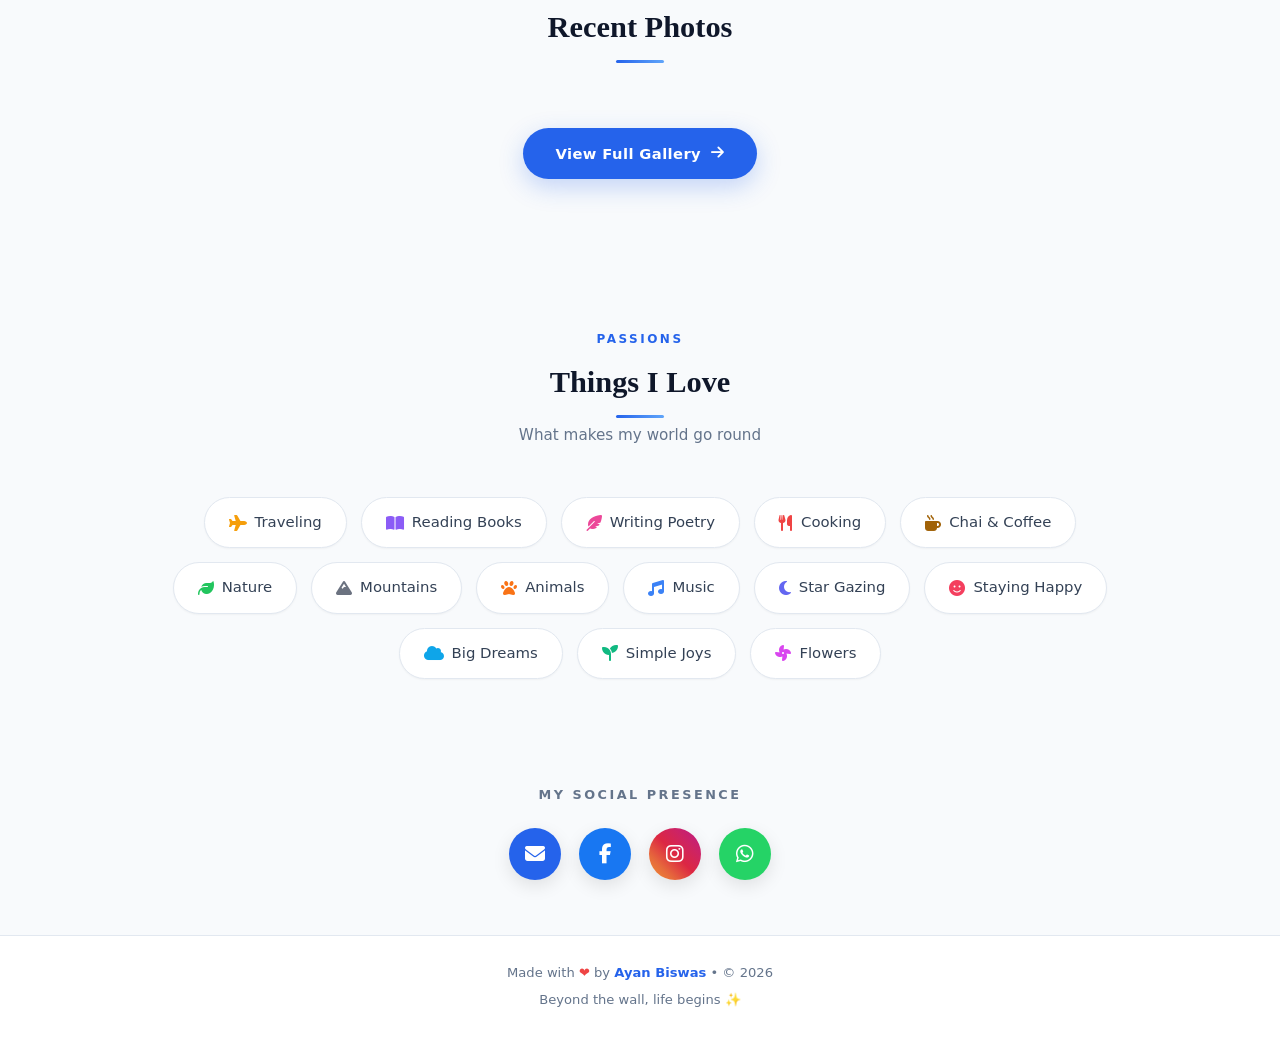
==== commit 3182d90e: "Update index.html" ====
--- a/index.html
+++ b/index.html
@@ -22,6 +22,7 @@
         </div>
     </nav>
 
+    <!-- HERO SECTION -->
     <header class="hero">
         <div class="hero-bg-orb orb-1"></div>
         <div class="hero-bg-orb orb-2"></div>
@@ -41,6 +42,35 @@
         </div>
     </header>
 
+    <!-- ABOUT SECTION -->
+    <section class="section" id="about-section">
+        <div class="section-header">
+            <div class="section-label">Discover</div>
+            <h2>About Me</h2>
+            <p>A little glimpse into who I am</p>
+        </div>
+        <div class="about-grid">
+            <div class="about-text">
+                <p>Hello! I'm <span class="hl">Ayan Biswas</span>, a student from India who believes life is meant to be lived <span class="hl">beyond the ordinary</span>. Not just the same old routine — there's a whole world out there waiting to be explored.</p>
+                <p>I'm deeply passionate about <span class="hl">traveling</span> — exploring new places, meeting new souls, collecting moments that turn into stories. When I'm not on the road, you'll find me <span class="hl">writing poetry</span> that spills straight from the heart, or <span class="hl">cooking</span> something experimental in the kitchen.</p>
+                <p>Books are my escape. I love getting lost in pages and discovering perspectives I never knew existed. Every single day is a new chance to learn, to grow, to become a <span class="hl">better person</span> than I was yesterday.</p>
+                <p>At the end of the day, I just try to stay <span class="hl">happy and cheerful</span> — because life's too short for anything less. 😊</p>
+            </div>
+            <div class="info-card">
+                <div class="info-title">📋 Quick Facts</div>
+                <div class="info-row"><span class="info-key">Full Name</span><span class="info-val">Ayan Biswas</span></div>
+                <div class="info-row"><span class="info-key">Status</span><span class="info-val">Student</span></div>
+                <div class="info-row"><span class="info-key">From</span><span class="info-val">India 🇮🇳</span></div>
+                <div class="info-row"><span class="info-key">Hobbies</span><span class="info-val">Cooking</span></div>
+                <div class="info-row"><span class="info-key">Passion</span><span class="info-val">Traveling</span></div>
+                <div class="info-row"><span class="info-key">Loves</span><span class="info-val">People</span></div>
+                <div class="info-row"><span class="info-key">Goal</span><span class="info-val">Be a better person</span></div>
+                <div class="info-row"><span class="info-key">Motto</span><span class="info-val">Beyond the wall ✨</span></div>
+            </div>
+        </div>
+    </section>
+
+    <!-- RECENT GALLERY SECTION -->
     <section class="section" id="recent-gallery">
         <div class="section-header">
             <div class="section-label">Moments</div>
@@ -52,6 +82,32 @@
         </div>
     </section>
 
+    <!-- INTERESTS SECTION -->
+    <section class="section" id="interests-section">
+        <div class="section-header">
+            <div class="section-label">Passions</div>
+            <h2>Things I Love</h2>
+            <p>What makes my world go round</p>
+        </div>
+        <div class="tags-cloud">
+            <span class="tag"><i class="fas fa-plane icon-travel"></i> Traveling</span>
+            <span class="tag"><i class="fas fa-book-open icon-books"></i> Reading Books</span>
+            <span class="tag"><i class="fas fa-feather-alt icon-poetry"></i> Writing Poetry</span>
+            <span class="tag"><i class="fas fa-utensils icon-cooking"></i> Cooking</span>
+            <span class="tag"><i class="fas fa-mug-hot icon-chai"></i> Chai & Coffee</span>
+            <span class="tag"><i class="fas fa-leaf icon-nature"></i> Nature</span>
+            <span class="tag"><i class="fas fa-mountain icon-mountain"></i> Mountains</span>
+            <span class="tag"><i class="fas fa-paw icon-animal"></i> Animals</span>
+            <span class="tag"><i class="fas fa-music icon-music"></i> Music</span>
+            <span class="tag"><i class="fas fa-moon icon-star"></i> Star Gazing</span>
+            <span class="tag"><i class="fas fa-smile icon-happy"></i> Staying Happy</span>
+            <span class="tag"><i class="fas fa-cloud icon-dreams"></i> Big Dreams</span>
+            <span class="tag"><i class="fas fa-seedling icon-joys"></i> Simple Joys</span>
+            <span class="tag"><i class="fas fa-fan icon-flowers"></i> Flowers</span>
+        </div>
+    </section>
+
+    <!-- SOCIAL STRIP -->
     <div class="social-strip">
         <p class="strip-label">My Social Presence</p>
         <div class="social-icons">
@@ -62,6 +118,7 @@
         </div>
     </div>
 
+    <!-- FOOTER -->
     <footer class="footer">
         <p>Made with <span class="heart">❤️</span> by <span class="brand">Ayan Biswas</span> &bull; &copy; 2026</p>
         <p style="margin-top:5px">Beyond the wall, life begins ✨</p>
